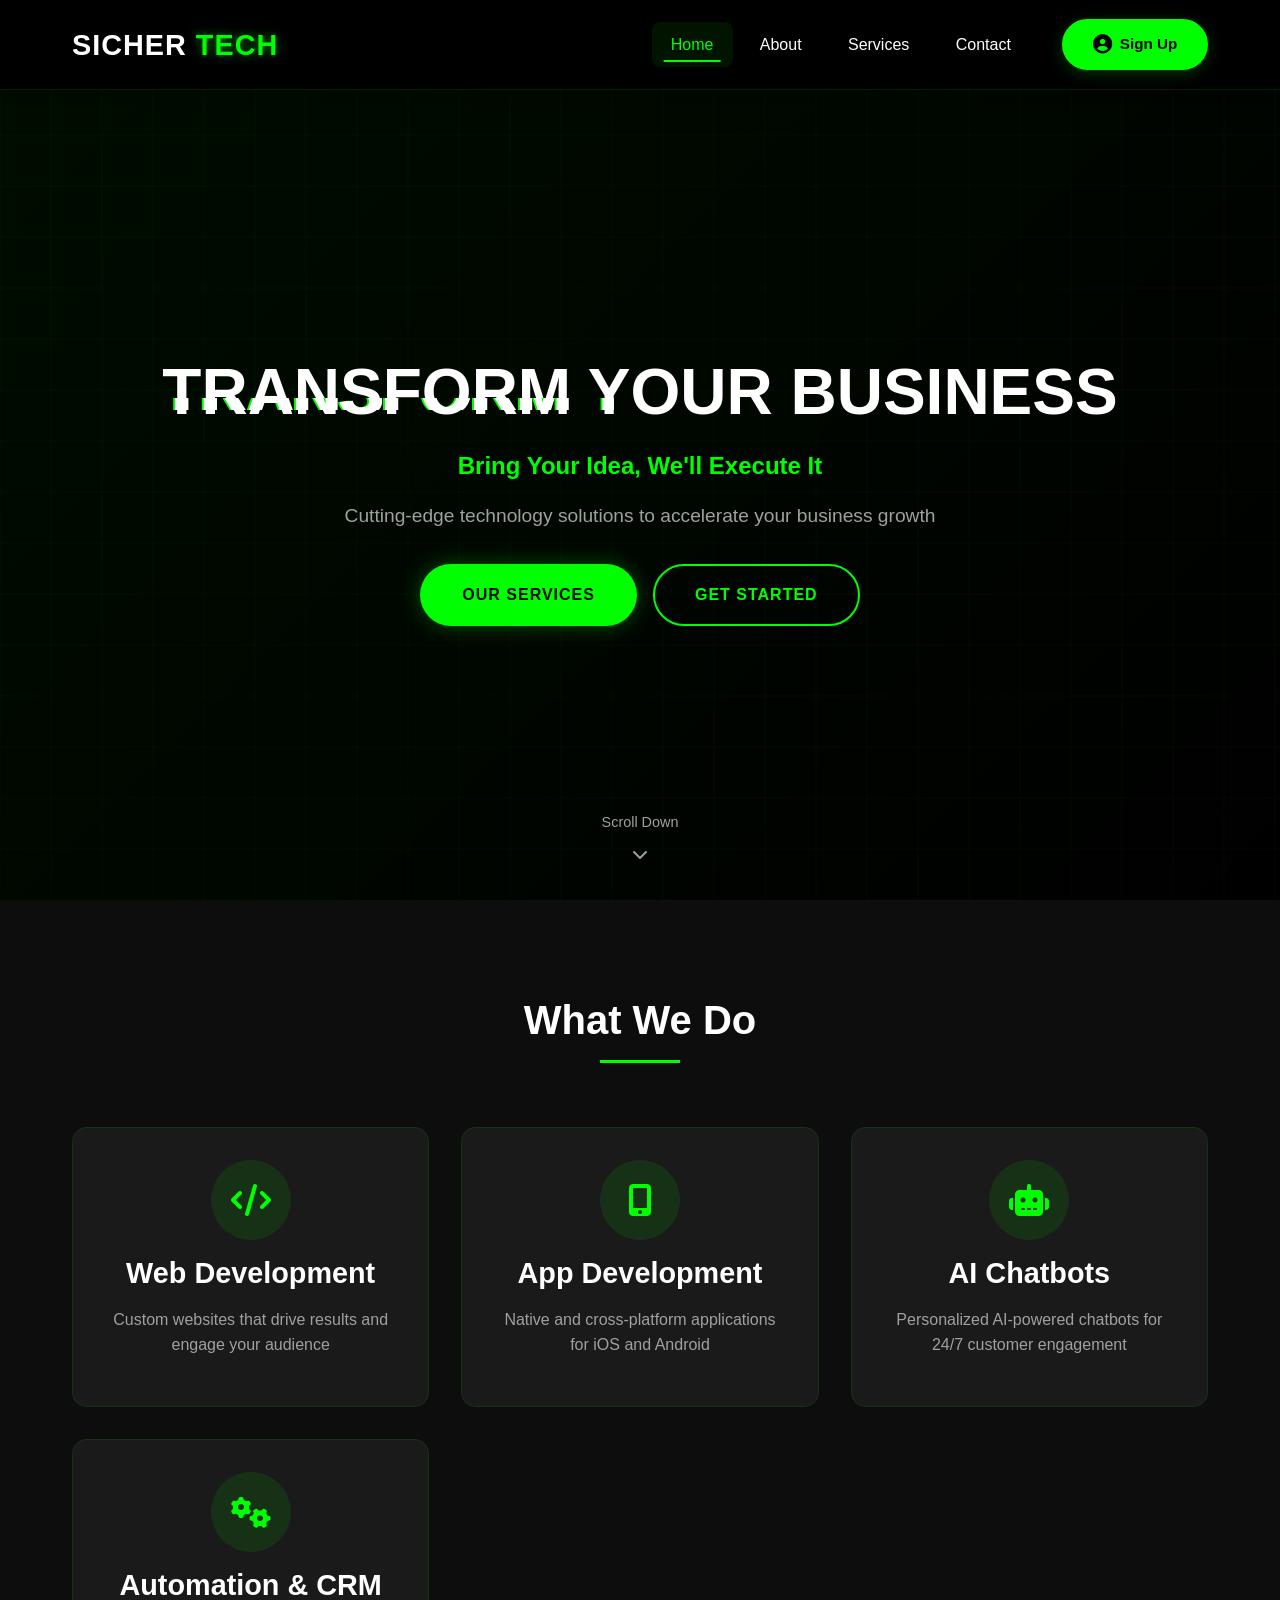
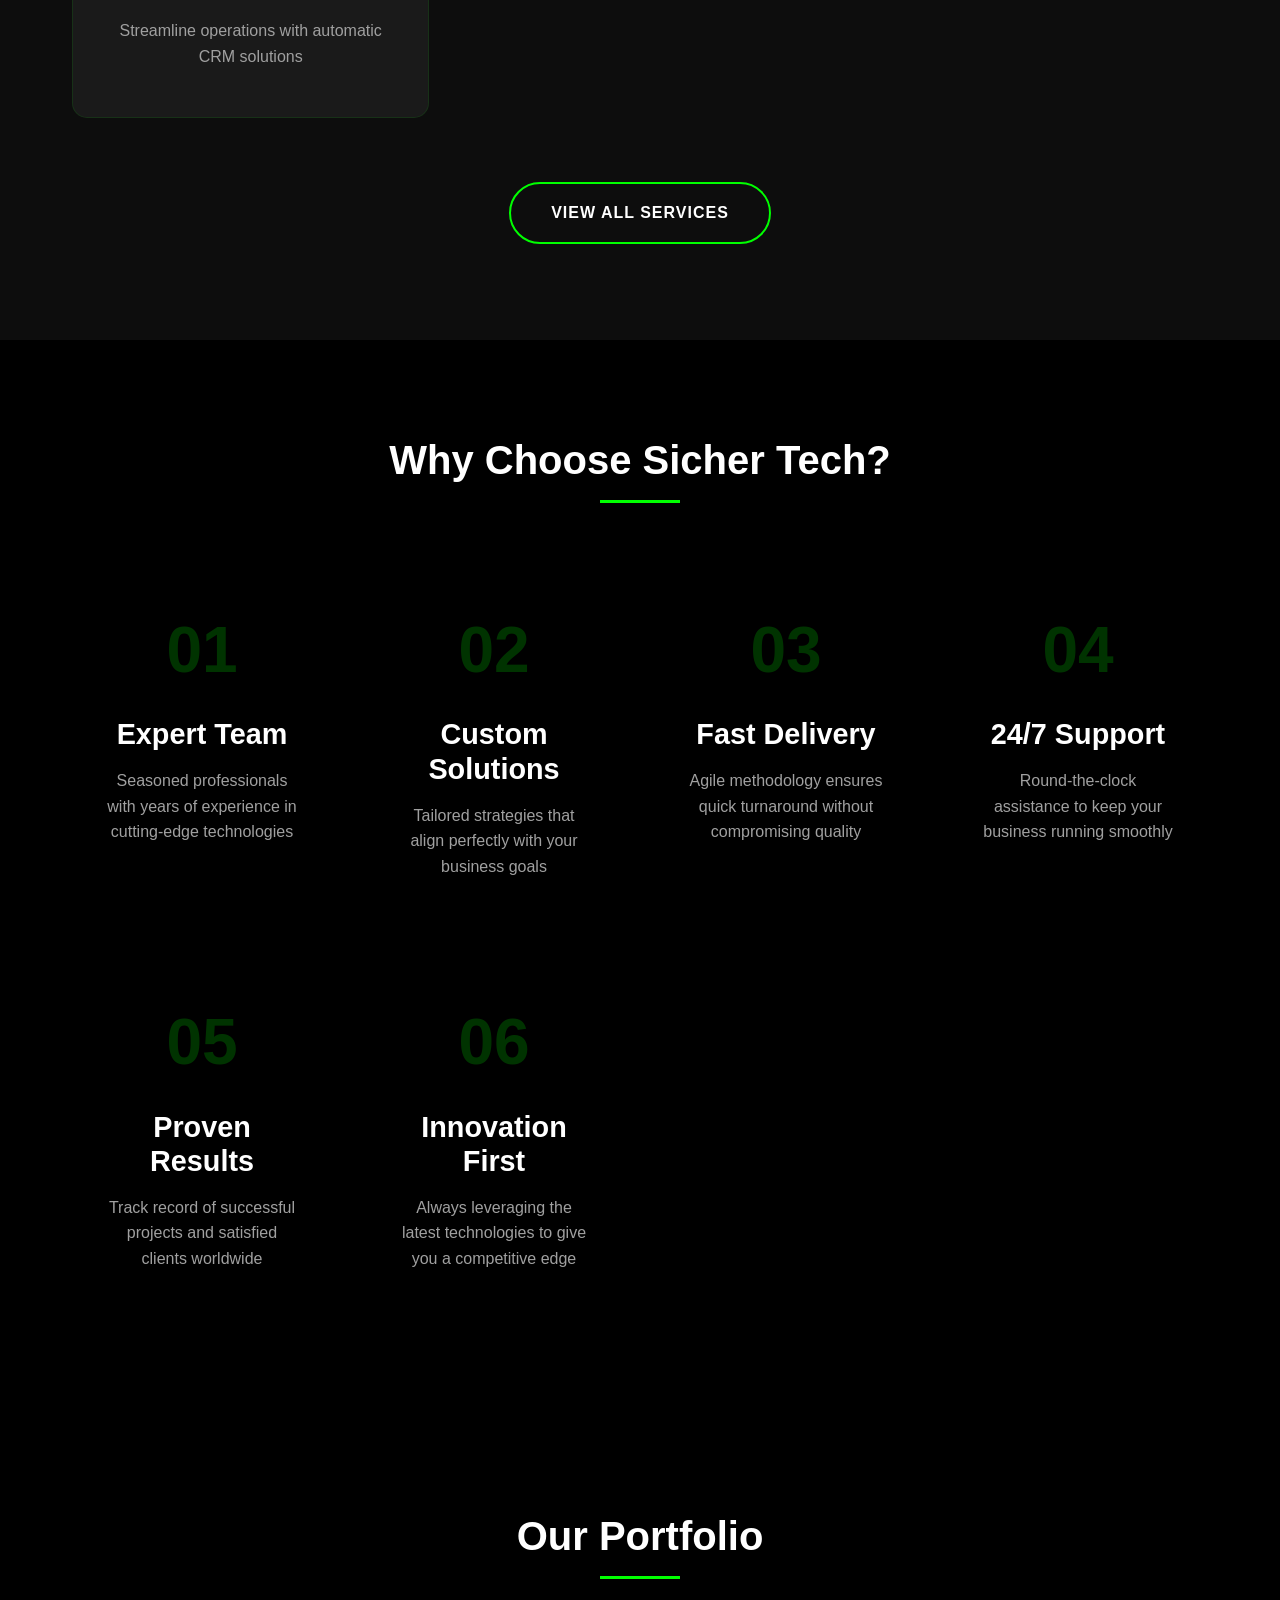
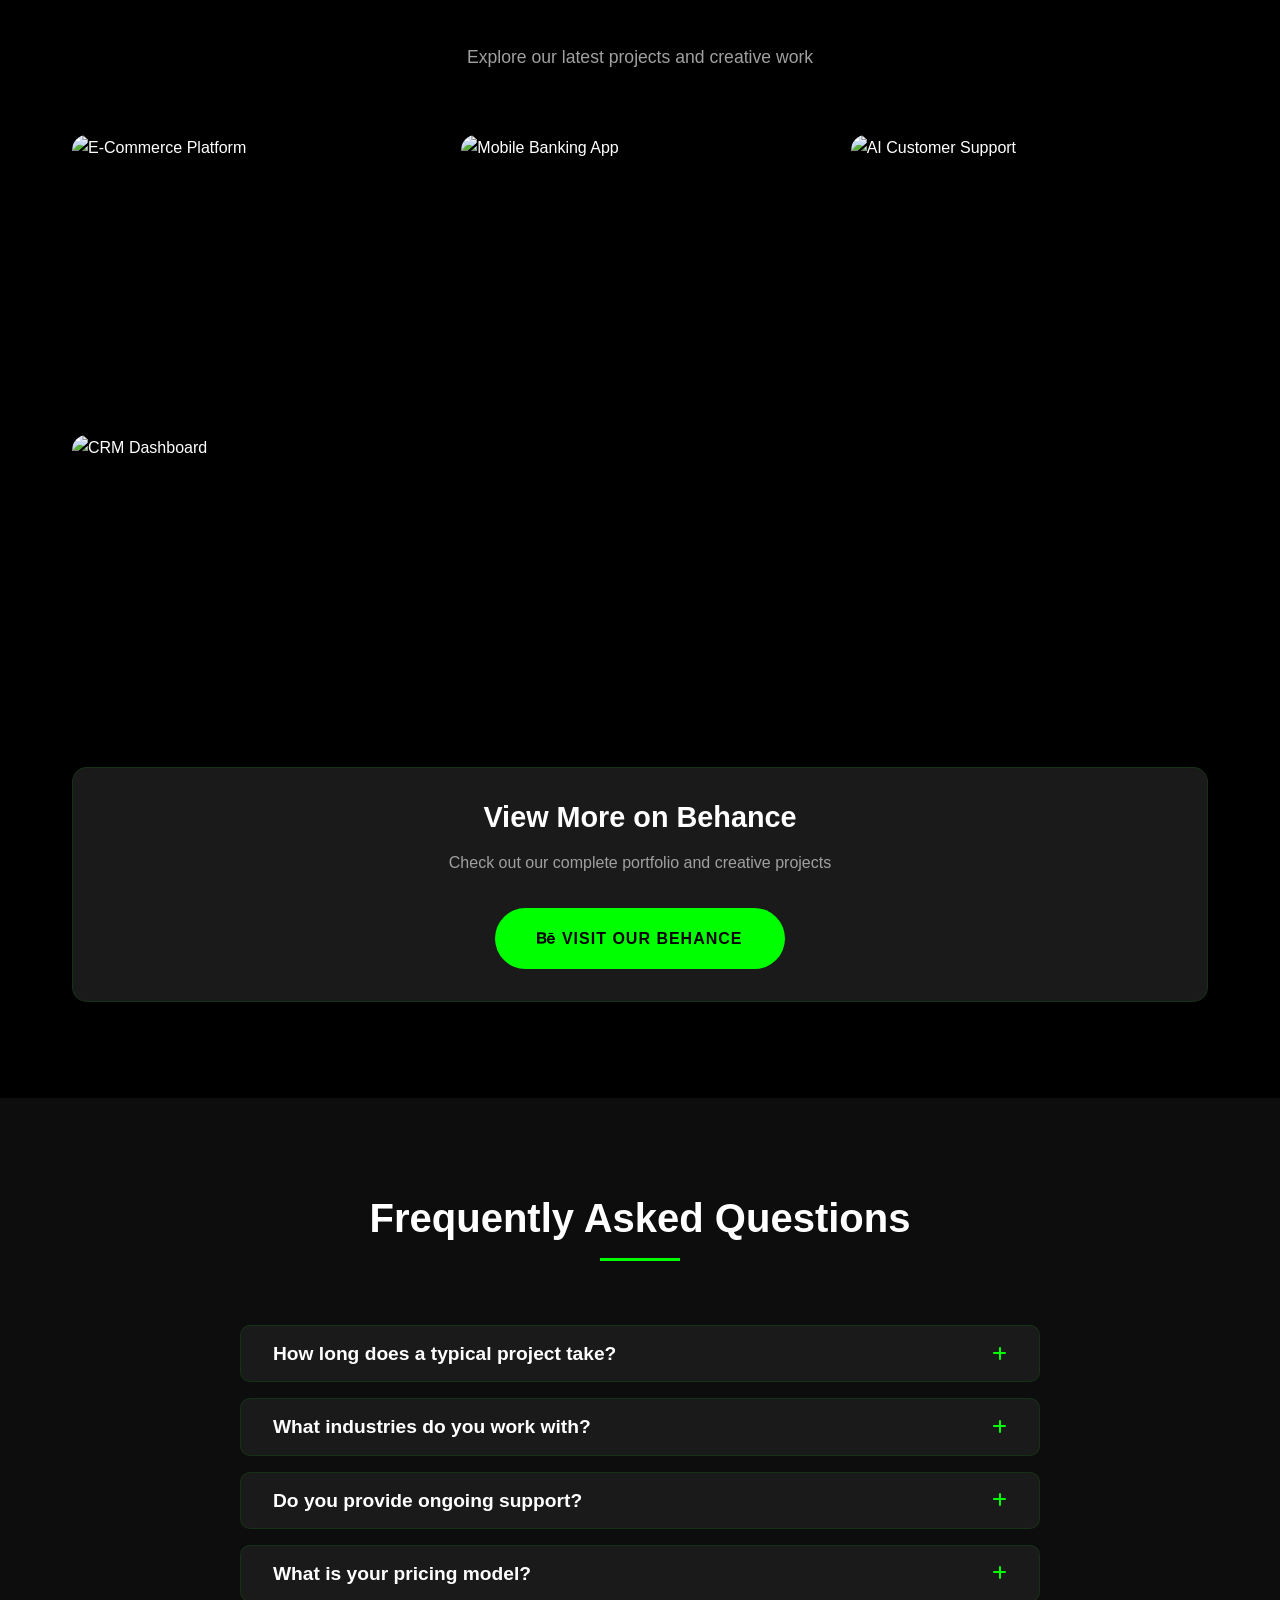
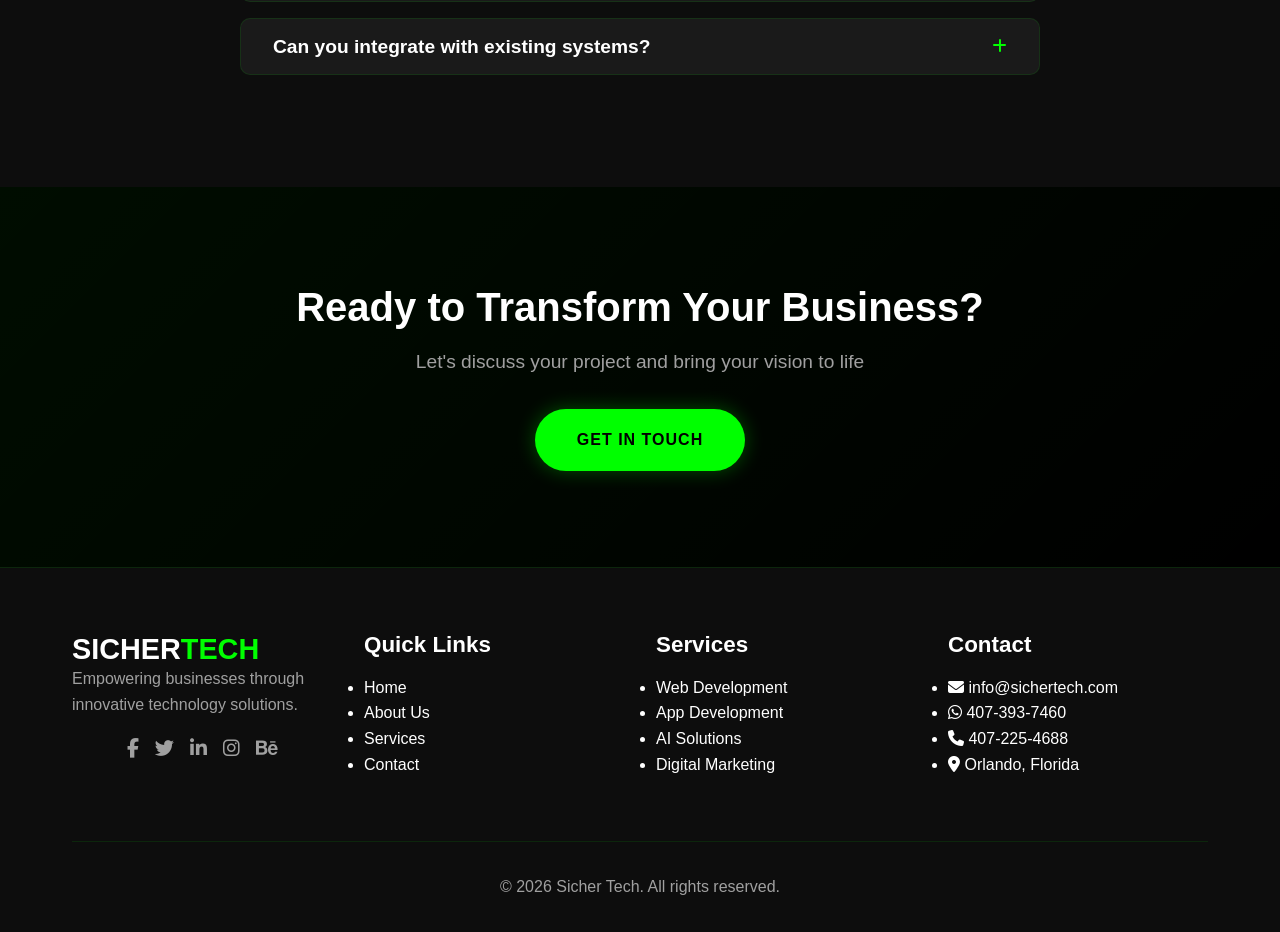
==== index.html @ ad932a04 "Initial commit - Sicher Tech Portfolio" ====
<!DOCTYPE html>
<html lang="en">
<head>
    <meta charset="UTF-8">
    <meta name="viewport" content="width=device-width, initial-scale=1.0">
    <title>Sicher Tech - Transform Your Business with Technology</title>
    <link rel="stylesheet" href="css/style.css">
    <link rel="stylesheet" href="https://cdnjs.cloudflare.com/ajax/libs/font-awesome/6.4.0/css/all.min.css">
</head>
<body>
    <!-- Overlay Menu Mobile -->
    <div class="menu-overlay"></div>

    <!-- Navigation -->
    <nav class="navbar">
        <div class="container">
            <div class="logo">
                <span class="logo-text">SICHER</span>
                <span class="logo-highlight">TECH</span>
            </div>
            <div class="nav-actions">
                <ul class="nav-menu">
                    <li><a href="index.html" class="active">Home</a></li>
                    <li><a href="about.html">About</a></li>
                    <li><a href="services.html">Services</a></li>
                    <li><a href="contact.html">Contact</a></li>
                </ul>
                <a href="signup.html" class="btn-signup">
                    <i class="fas fa-user-circle"></i>
                    <span>Sign Up</span>
                </a>
            </div>
            <div class="hamburger">
                <span></span>
                <span></span>
                <span></span>
            </div>
        </div>
    </nav>

    <!-- Hero Section -->
    <section class="hero">
        <div class="hero-background"></div>
        <div class="container">
            <div class="hero-content">
                <h1 class="glitch" data-text="TRANSFORM YOUR BUSINESS">TRANSFORM YOUR BUSINESS</h1>
                <p class="hero-subtitle">Bring Your Idea, We'll Execute It</p>
                <p class="hero-description">Cutting-edge technology solutions to accelerate your business growth</p>
                <div class="hero-buttons">
                    <a href="services.html" class="btn btn-primary">Our Services</a>
                    <a href="contact.html" class="btn btn-secondary">Get Started</a>
                </div>
            </div>
            <div class="hero-scroll">
                <span>Scroll Down</span>
                <i class="fas fa-chevron-down"></i>
            </div>
        </div>
    </section>

    <!-- Services Preview -->
    <section class="services-preview">
        <div class="container">
            <h2 class="section-title">What We Do</h2>
            <div class="services-grid">
                <div class="service-card">
                    <div class="service-icon">
                        <i class="fas fa-code"></i>
                    </div>
                    <h3>Web Development</h3>
                    <p>Custom websites that drive results and engage your audience</p>
                </div>
                <div class="service-card">
                    <div class="service-icon">
                        <i class="fas fa-mobile-alt"></i>
                    </div>
                    <h3>App Development</h3>
                    <p>Native and cross-platform applications for iOS and Android</p>
                </div>
                <div class="service-card">
                    <div class="service-icon">
                        <i class="fas fa-robot"></i>
                    </div>
                    <h3>AI Chatbots</h3>
                    <p>Personalized AI-powered chatbots for 24/7 customer engagement</p>
                </div>
                <div class="service-card">
                    <div class="service-icon">
                        <i class="fas fa-cogs"></i>
                    </div>
                    <h3>Automation & CRM</h3>
                    <p>Streamline operations with automatic CRM solutions</p>
                </div>
            </div>
            <div class="text-center">
                <a href="services.html" class="btn btn-outline">View All Services</a>
            </div>
        </div>
    </section>

    <!-- Why Choose Sicher Tech -->
    <section class="why-choose">
        <div class="container">
            <h2 class="section-title">Why Choose Sicher Tech?</h2>
            <div class="why-grid">
                <div class="why-item">
                    <div class="why-number">01</div>
                    <h3>Expert Team</h3>
                    <p>Seasoned professionals with years of experience in cutting-edge technologies</p>
                </div>
                <div class="why-item">
                    <div class="why-number">02</div>
                    <h3>Custom Solutions</h3>
                    <p>Tailored strategies that align perfectly with your business goals</p>
                </div>
                <div class="why-item">
                    <div class="why-number">03</div>
                    <h3>Fast Delivery</h3>
                    <p>Agile methodology ensures quick turnaround without compromising quality</p>
                </div>
                <div class="why-item">
                    <div class="why-number">04</div>
                    <h3>24/7 Support</h3>
                    <p>Round-the-clock assistance to keep your business running smoothly</p>
                </div>
                <div class="why-item">
                    <div class="why-number">05</div>
                    <h3>Proven Results</h3>
                    <p>Track record of successful projects and satisfied clients worldwide</p>
                </div>
                <div class="why-item">
                    <div class="why-number">06</div>
                    <h3>Innovation First</h3>
                    <p>Always leveraging the latest technologies to give you a competitive edge</p>
                </div>
            </div>
        </div>
    </section>

    <!-- Portfolio -->
    <section class="portfolio">
        <div class="container">
            <h2 class="section-title">Our Portfolio</h2>
            <p class="section-subtitle">Explore our latest projects and creative work</p>
            
            <div class="portfolio-grid">
                <div class="portfolio-item">
                    <img src="https://via.placeholder.com/400x300/000000/00ff00?text=E-Commerce+Platform" alt="E-Commerce Platform">
                    <div class="portfolio-overlay">
                        <h3>E-Commerce Platform</h3>
                        <p>Full-stack web development with AI recommendations</p>
                    </div>
                </div>
                <div class="portfolio-item">
                    <img src="https://via.placeholder.com/400x300/000000/00ff00?text=Mobile+Banking+App" alt="Mobile Banking App">
                    <div class="portfolio-overlay">
                        <h3>Mobile Banking App</h3>
                        <p>Secure iOS & Android application</p>
                    </div>
                </div>
                <div class="portfolio-item">
                    <img src="https://via.placeholder.com/400x300/000000/00ff00?text=AI+Customer+Support" alt="AI Customer Support">
                    <div class="portfolio-overlay">
                        <h3>AI Customer Support</h3>
                        <p>Intelligent chatbot with WhatsApp integration</p>
                    </div>
                </div>
                <div class="portfolio-item">
                    <img src="https://via.placeholder.com/400x300/000000/00ff00?text=CRM+Dashboard" alt="CRM Dashboard">
                    <div class="portfolio-overlay">
                        <h3>CRM Dashboard</h3>
                        <p>Automated customer relationship management</p>
                    </div>
                </div>
            </div>

            <div class="behance-integration">
                <h3>View More on Behance</h3>
                <p>Check out our complete portfolio and creative projects</p>
                <a href="https://www.behance.net/" target="_blank" class="btn btn-behance">
                    <i class="fab fa-behance"></i> Visit Our Behance
                </a>
            </div>
        </div>
    </section>

    <!-- FAQ -->
    <section class="faq">
        <div class="container">
            <h2 class="section-title">Frequently Asked Questions</h2>
            <div class="faq-container">
                <div class="faq-item">
                    <div class="faq-question">
                        <h3>How long does a typical project take?</h3>
                        <i class="fas fa-plus"></i>
                    </div>
                    <div class="faq-answer">
                        <p>Project timelines vary based on complexity. A basic website takes 2-4 weeks, while complex applications may take 2-6 months. We'll provide a detailed timeline during our initial consultation.</p>
                    </div>
                </div>
                <div class="faq-item">
                    <div class="faq-question">
                        <h3>What industries do you work with?</h3>
                        <i class="fas fa-plus"></i>
                    </div>
                    <div class="faq-answer">
                        <p>We work with businesses across all industries including e-commerce, healthcare, finance, education, and more. Our solutions are tailored to your specific industry needs.</p>
                    </div>
                </div>
                <div class="faq-item">
                    <div class="faq-question">
                        <h3>Do you provide ongoing support?</h3>
                        <i class="fas fa-plus"></i>
                    </div>
                    <div class="faq-answer">
                        <p>Yes! We offer 24/7 support and maintenance packages to ensure your systems run smoothly. Our team is always available to help with updates, troubleshooting, and enhancements.</p>
                    </div>
                </div>
                <div class="faq-item">
                    <div class="faq-question">
                        <h3>What is your pricing model?</h3>
                        <i class="fas fa-plus"></i>
                    </div>
                    <div class="faq-answer">
                        <p>We offer flexible pricing based on project scope, including fixed-price projects, hourly rates, and monthly retainers. Contact us for a custom quote tailored to your needs.</p>
                    </div>
                </div>
                <div class="faq-item">
                    <div class="faq-question">
                        <h3>Can you integrate with existing systems?</h3>
                        <i class="fas fa-plus"></i>
                    </div>
                    <div class="faq-answer">
                        <p>Absolutely! We specialize in seamless integrations with existing platforms, CRMs, payment gateways, and third-party APIs including WhatsApp, Google Business, and more.</p>
                    </div>
                </div>
            </div>
        </div>
    </section>

    <!-- CTA Section -->
    <section class="cta">
        <div class="container">
            <h2>Ready to Transform Your Business?</h2>
            <p>Let's discuss your project and bring your vision to life</p>
            <a href="contact.html" class="btn btn-primary">Get In Touch</a>
        </div>
    </section>

    <!-- Footer -->
    <footer class="footer">
        <div class="container">
            <div class="footer-content">
                <div class="footer-col">
                    <h3>SICHER<span>TECH</span></h3>
                    <p>Empowering businesses through innovative technology solutions.</p>
                    <div class="social-links">
                        <a href="#"><i class="fab fa-facebook-f"></i></a>
                        <a href="#"><i class="fab fa-twitter"></i></a>
                        <a href="#"><i class="fab fa-linkedin-in"></i></a>
                        <a href="#"><i class="fab fa-instagram"></i></a>
                        <a href="https://www.behance.net/" target="_blank"><i class="fab fa-behance"></i></a>
                    </div>
                </div>
                <div class="footer-col">
                    <h4>Quick Links</h4>
                    <ul>
                        <li><a href="index.html">Home</a></li>
                        <li><a href="about.html">About Us</a></li>
                        <li><a href="services.html">Services</a></li>
                        <li><a href="contact.html">Contact</a></li>
                    </ul>
                </div>
                <div class="footer-col">
                    <h4>Services</h4>
                    <ul>
                        <li><a href="services.html">Web Development</a></li>
                        <li><a href="services.html">App Development</a></li>
                        <li><a href="services.html">AI Solutions</a></li>
                        <li><a href="services.html">Digital Marketing</a></li>
                    </ul>
                </div>
                <div class="footer-col">
                    <h4>Contact</h4>
                    <ul>
                        <li><i class="fas fa-envelope"></i> info@sichertech.com</li>
                        <li><i class="fab fa-whatsapp"></i> 407-393-7460</li>
                        <li><i class="fas fa-phone"></i> 407-225-4688</li>
                        <li><i class="fas fa-map-marker-alt"></i> Orlando, Florida</li>
                    </ul>
                </div>
            </div>
            <div class="footer-bottom">
                <p>&copy; 2026 Sicher Tech. All rights reserved.</p>
            </div>
        </div>
    </footer>

    <script src="js/main.js"></script>
</body>
</html>
---- css/style.css ----
/* ==========================================
   SICHER TECH - PORTFOLIO STYLES
   Modern, Professional Design with Animations
   ========================================== */

/* ==========================================
   VARIABLES & RESET
   ========================================== */
:root {
    /* Colors */
    --primary-color: #00ff00;
    --secondary-color: #0a0a0a;
    --accent-color: #00cc00;
    --text-color: #ffffff;
    --text-muted: #a0a0a0;
    --bg-dark: #000000;
    --bg-section: #0d0d0d;
    --card-bg: #1a1a1a;
    
    /* Spacing */
    --spacing-xs: 0.5rem;
    --spacing-sm: 1rem;
    --spacing-md: 2rem;
    --spacing-lg: 4rem;
    --spacing-xl: 6rem;
    
    /* Typography */
    --font-primary: 'Segoe UI', Tahoma, Geneva, Verdana, sans-serif;
    --font-heading: 'Helvetica Neue', Arial, sans-serif;
    
    /* Effects */
    --transition: all 0.3s ease;
    --shadow: 0 10px 30px rgba(0, 255, 0, 0.1);
}

* {
    margin: 0;
    padding: 0;
    box-sizing: border-box;
}

html {
    scroll-behavior: smooth;
}

body {
    font-family: var(--font-primary);
    background-color: var(--bg-dark);
    color: var(--text-color);
    line-height: 1.6;
    overflow-x: hidden;
}

/* ==========================================
   TYPOGRAPHY
   ========================================== */
h1, h2, h3, h4, h5, h6 {
    font-family: var(--font-heading);
    font-weight: 700;
    line-height: 1.2;
}

h1 { font-size: 3.5rem; }
h2 { font-size: 2.5rem; }
h3 { font-size: 1.8rem; }
h4 { font-size: 1.4rem; }

p {
    margin-bottom: 1rem;
    color: var(--text-muted);
}

a {
    text-decoration: none;
    color: inherit;
    transition: var(--transition);
}

/* ==========================================
   UTILITY CLASSES
   ========================================== */
.container {
    max-width: 1200px;
    margin: 0 auto;
    padding: 0 var(--spacing-md);
}

.text-center {
    text-align: center;
}

.section-title {
    font-size: 2.5rem;
    text-align: center;
    margin-bottom: var(--spacing-lg);
    position: relative;
    color: var(--text-color);
}

.section-title::after {
    content: '';
    display: block;
    width: 80px;
    height: 3px;
    background: var(--primary-color);
    margin: var(--spacing-sm) auto 0;
}

/* ==========================================
   NAVIGATION - PROFESSIONNEL & STICKY
   ========================================== */
.navbar {
    position: fixed;
    top: 0;
    left: 0;
    right: 0;
    width: 100%;
    background: rgba(0, 0, 0, 0.98);
    backdrop-filter: blur(15px);
    -webkit-backdrop-filter: blur(15px);
    padding: 1.2rem 0;
    z-index: 9999;
    border-bottom: 1px solid rgba(0, 255, 0, 0.15);
    transition: all 0.4s cubic-bezier(0.4, 0, 0.2, 1);
    box-shadow: 0 2px 10px rgba(0, 0, 0, 0.3);
}

/* Effet au scroll */
.navbar.scrolled {
    padding: 0.8rem 0;
    background: rgba(0, 0, 0, 0.99);
    box-shadow: 0 4px 20px rgba(0, 255, 0, 0.15);
}

.navbar .container {
    display: flex;
    justify-content: space-between;
    align-items: center;
}

/* Logo - Aligné à gauche */
.logo {
    font-size: 1.8rem;
    font-weight: 800;
    letter-spacing: 1px;
    transition: var(--transition);
    cursor: pointer;
    user-select: none;
}

.logo:hover {
    transform: scale(1.05);
}

.logo-text {
    color: var(--text-color);
}

.logo-highlight {
    color: var(--primary-color);
    text-shadow: 0 0 10px rgba(0, 255, 0, 0.5);
}

/* Navigation Actions - Alignée à droite */
.nav-actions {
    display: flex;
    align-items: center;
    gap: 2rem;
}

.nav-menu {
    display: flex;
    list-style: none;
    gap: 0.5rem;
    margin: 0;
    padding: 0;
}

.nav-menu li {
    position: relative;
}

.nav-menu a {
    color: var(--text-color);
    font-weight: 500;
    font-size: 1rem;
    padding: 0.6rem 1.2rem;
    border-radius: 8px;
    transition: all 0.3s ease;
    position: relative;
    display: block;
}

.nav-menu a::before {
    content: '';
    position: absolute;
    bottom: 5px;
    left: 50%;
    width: 0;
    height: 2px;
    background: var(--primary-color);
    transition: all 0.3s cubic-bezier(0.4, 0, 0.2, 1);
    transform: translateX(-50%);
}

.nav-menu a:hover {
    color: var(--primary-color);
    background: rgba(0, 255, 0, 0.05);
}

.nav-menu a:hover::before,
.nav-menu a.active::before {
    width: 70%;
}

.nav-menu a.active {
    color: var(--primary-color);
    background: rgba(0, 255, 0, 0.08);
}

/* Bouton Sign Up */
.btn-signup {
    display: flex;
    align-items: center;
    gap: 0.5rem;
    padding: 0.7rem 1.8rem;
    background: var(--primary-color);
    color: var(--bg-dark);
    border-radius: 50px;
    font-weight: 600;
    font-size: 0.95rem;
    transition: all 0.3s cubic-bezier(0.4, 0, 0.2, 1);
    border: 2px solid var(--primary-color);
    box-shadow: 0 4px 15px rgba(0, 255, 0, 0.2);
}

.btn-signup:hover {
    background: transparent;
    color: var(--primary-color);
    transform: translateY(-3px);
    box-shadow: 0 8px 25px rgba(0, 255, 0, 0.4);
}

.btn-signup:active {
    transform: translateY(-1px);
    box-shadow: 0 4px 15px rgba(0, 255, 0, 0.3);
}

.btn-signup i {
    font-size: 1.2rem;
}

/* Menu Hamburger - Aligné à droite */
.hamburger {
    display: none;
    flex-direction: column;
    cursor: pointer;
    gap: 6px;
    padding: 0.5rem;
    background: rgba(0, 255, 0, 0.05);
    border-radius: 8px;
    transition: all 0.3s ease;
    z-index: 10001;
}

.hamburger:hover {
    background: rgba(0, 255, 0, 0.1);
}

.hamburger span {
    width: 28px;
    height: 3px;
    background: var(--primary-color);
    border-radius: 2px;
    transition: all 0.4s cubic-bezier(0.68, -0.55, 0.265, 1.55);
    box-shadow: 0 1px 3px rgba(0, 255, 0, 0.3);
}

/* Animation Hamburger Active */
.hamburger.active span:nth-child(1) {
    transform: rotate(45deg) translate(9px, 9px);
}

.hamburger.active span:nth-child(2) {
    opacity: 0;
    transform: translateX(-20px);
}

.hamburger.active span:nth-child(3) {
    transform: rotate(-45deg) translate(9px, -9px);
}

/* Overlay pour menu mobile */
.menu-overlay {
    position: fixed;
    top: 0;
    left: 0;
    width: 100%;
    height: 100vh;
    background: rgba(0, 0, 0, 0.8);
    backdrop-filter: blur(5px);
    z-index: 9997;
    opacity: 0;
    visibility: hidden;
    transition: all 0.4s ease;
}

.menu-overlay.active {
    opacity: 1;
    visibility: visible;
}

/* ==========================================
   HERO SECTION
   ========================================== */
.hero {
    position: relative;
    min-height: 100vh;
    display: flex;
    align-items: center;
    justify-content: center;
    padding-top: 80px;
    overflow: hidden;
}

.hero-background {
    position: absolute;
    top: 0;
    left: 0;
    right: 0;
    bottom: 0;
    background: 
        linear-gradient(135deg, rgba(0, 255, 0, 0.05) 0%, rgba(0, 0, 0, 0) 100%),
        repeating-linear-gradient(90deg, rgba(0, 255, 0, 0.03) 0px, transparent 1px, transparent 50px, rgba(0, 255, 0, 0.03) 51px),
        repeating-linear-gradient(0deg, rgba(0, 255, 0, 0.03) 0px, transparent 1px, transparent 50px, rgba(0, 255, 0, 0.03) 51px);
    animation: backgroundMove 20s linear infinite;
}

@keyframes backgroundMove {
    0% { transform: translate(0, 0); }
    100% { transform: translate(50px, 50px); }
}

.hero-content {
    text-align: center;
    z-index: 1;
    animation: fadeInUp 1s ease;
}

.hero h1 {
    font-size: 4rem;
    margin-bottom: var(--spacing-sm);
    color: var(--text-color);
}

.hero-subtitle {
    font-size: 1.5rem;
    color: var(--primary-color);
    margin-bottom: var(--spacing-sm);
    font-weight: 600;
}

.hero-description {
    font-size: 1.2rem;
    color: var(--text-muted);
    margin-bottom: var(--spacing-md);
    max-width: 600px;
    margin-left: auto;
    margin-right: auto;
}

.hero-buttons {
    display: flex;
    gap: var(--spacing-sm);
    justify-content: center;
    flex-wrap: wrap;
}

.hero-scroll {
    position: absolute;
    bottom: 2rem;
    left: 50%;
    transform: translateX(-50%);
    text-align: center;
    animation: bounce 2s infinite;
    color: var(--text-muted);
}

.hero-scroll span {
    display: block;
    font-size: 0.9rem;
    margin-bottom: 0.5rem;
}

@keyframes bounce {
    0%, 20%, 50%, 80%, 100% { transform: translateX(-50%) translateY(0); }
    40% { transform: translateX(-50%) translateY(-10px); }
    60% { transform: translateX(-50%) translateY(-5px); }
}

/* ==========================================
   BUTTONS
   ========================================== */
.btn {
    display: inline-block;
    padding: 1rem 2.5rem;
    font-weight: 600;
    border-radius: 50px;
    transition: var(--transition);
    cursor: pointer;
    border: 2px solid transparent;
    font-size: 1rem;
    text-transform: uppercase;
    letter-spacing: 1px;
}

.btn-primary {
    background: var(--primary-color);
    color: var(--bg-dark);
    box-shadow: 0 0 20px rgba(0, 255, 0, 0.3);
}

.btn-primary:hover {
    background: var(--accent-color);
    transform: translateY(-3px);
    box-shadow: 0 0 30px rgba(0, 255, 0, 0.5);
}

.btn-secondary {
    background: transparent;
    color: var(--primary-color);
    border: 2px solid var(--primary-color);
}

.btn-secondary:hover {
    background: var(--primary-color);
    color: var(--bg-dark);
    transform: translateY(-3px);
}

.btn-outline {
    background: transparent;
    color: var(--text-color);
    border: 2px solid var(--primary-color);
}

.btn-outline:hover {
    background: var(--primary-color);
    color: var(--bg-dark);
    transform: translateY(-3px);
}

/* ==========================================
   GLITCH EFFECT
   ========================================== */
.glitch {
    position: relative;
    animation: glitch-skew 1s infinite;
}

.glitch::before,
.glitch::after {
    content: attr(data-text);
    position: absolute;
    top: 0;
    left: 0;
    width: 100%;
    height: 100%;
}

.glitch::before {
    left: 2px;
    text-shadow: -2px 0 var(--primary-color);
    clip: rect(44px, 450px, 56px, 0);
    animation: glitch-anim 5s infinite linear alternate-reverse;
}

.glitch::after {
    left: -2px;
    text-shadow: -2px 0 var(--primary-color);
    clip: rect(44px, 450px, 56px, 0);
    animation: glitch-anim2 5s infinite linear alternate-reverse;
}

@keyframes glitch-anim {
    0% { clip: rect(31px, 9999px, 94px, 0); }
    20% { clip: rect(70px, 9999px, 71px, 0); }
    40% { clip: rect(65px, 9999px, 15px, 0); }
    60% { clip: rect(40px, 9999px, 68px, 0); }
    80% { clip: rect(2px, 9999px, 100px, 0); }
    100% { clip: rect(80px, 9999px, 20px, 0); }
}

@keyframes glitch-anim2 {
    0% { clip: rect(65px, 9999px, 99px, 0); }
    20% { clip: rect(5px, 9999px, 90px, 0); }
    40% { clip: rect(90px, 9999px, 30px, 0); }
    60% { clip: rect(15px, 9999px, 80px, 0); }
    80% { clip: rect(50px, 9999px, 10px, 0); }
    100% { clip: rect(10px, 9999px, 85px, 0); }
}

@keyframes glitch-skew {
    0% { transform: skew(0deg); }
    98% { transform: skew(0deg); }
    99% { transform: skew(2deg); }
    100% { transform: skew(0deg); }
}

/* ==========================================
   SERVICES
   ========================================== */
.services-preview,
.services-detailed {
    padding: var(--spacing-xl) 0;
    background: var(--bg-section);
}

.services-grid {
    display: grid;
    grid-template-columns: repeat(auto-fit, minmax(280px, 1fr));
    gap: var(--spacing-md);
    margin-bottom: var(--spacing-lg);
}

.service-card {
    background: var(--card-bg);
    padding: var(--spacing-md);
    border-radius: 15px;
    text-align: center;
    transition: var(--transition);
    border: 1px solid rgba(0, 255, 0, 0.1);
    position: relative;
    overflow: hidden;
}

.service-card::before {
    content: '';
    position: absolute;
    top: 0;
    left: -100%;
    width: 100%;
    height: 100%;
    background: linear-gradient(90deg, transparent, rgba(0, 255, 0, 0.1), transparent);
    transition: var(--transition);
}

.service-card:hover::before {
    left: 100%;
}

.service-card:hover {
    transform: translateY(-10px);
    border-color: var(--primary-color);
    box-shadow: var(--shadow);
}

.service-icon {
    width: 80px;
    height: 80px;
    margin: 0 auto var(--spacing-sm);
    background: rgba(0, 255, 0, 0.1);
    border-radius: 50%;
    display: flex;
    align-items: center;
    justify-content: center;
    font-size: 2rem;
    color: var(--primary-color);
    transition: var(--transition);
}

.service-card:hover .service-icon {
    background: var(--primary-color);
    color: var(--bg-dark);
    transform: scale(1.1) rotate(10deg);
}

.service-card h3 {
    color: var(--text-color);
    margin-bottom: var(--spacing-sm);
}

/* ==========================================
   SERVICE DETAILS (Services Page)
   ========================================== */
.service-detail {
    display: grid;
    grid-template-columns: 1fr 1fr;
    gap: var(--spacing-lg);
    align-items: center;
    margin-bottom: var(--spacing-xl);
    padding: var(--spacing-md);
}

.service-detail.reverse {
    direction: rtl;
}

.service-detail.reverse .service-detail-content {
    direction: ltr;
}

.service-badge {
    display: inline-block;
    background: var(--primary-color);
    color: var(--bg-dark);
    padding: 0.5rem 1.5rem;
    border-radius: 50px;
    font-weight: 700;
    font-size: 1.2rem;
    margin-bottom: var(--spacing-sm);
}

.service-detail h2 {
    color: var(--text-color);
    margin-bottom: var(--spacing-sm);
}

.service-features {
    list-style: none;
    margin-top: var(--spacing-sm);
}

.service-features li {
    padding: 0.5rem 0;
    color: var(--text-muted);
    display: flex;
    align-items: center;
    gap: 1rem;
}

.service-features i {
    color: var(--primary-color);
}

.service-detail-icon {
    font-size: 15rem;
    color: rgba(0, 255, 0, 0.1);
    text-align: center;
    animation: float 3s ease-in-out infinite;
}

@keyframes float {
    0%, 100% { transform: translateY(0); }
    50% { transform: translateY(-20px); }
}

/* ==========================================
   WHY CHOOSE SECTION
   ========================================== */
.why-choose {
    padding: var(--spacing-xl) 0;
}

.why-grid {
    display: grid;
    grid-template-columns: repeat(auto-fit, minmax(250px, 1fr));
    gap: var(--spacing-md);
}

.why-item {
    text-align: center;
    padding: var(--spacing-md);
}

.why-number {
    font-size: 4rem;
    font-weight: 800;
    color: var(--primary-color);
    opacity: 0.2;
    margin-bottom: var(--spacing-sm);
}

.why-item h3 {
    color: var(--text-color);
    margin-bottom: var(--spacing-sm);
}

/* ==========================================
   PAGE HEADER
   ========================================== */
.page-header {
    padding: 150px 0 80px;
    text-align: center;
    background: linear-gradient(135deg, rgba(0, 255, 0, 0.05) 0%, rgba(0, 0, 0, 0) 100%);
    border-bottom: 1px solid rgba(0, 255, 0, 0.1);
}

.page-title {
    font-size: 3.5rem;
    color: var(--text-color);
    margin-bottom: var(--spacing-sm);
}

.page-subtitle {
    font-size: 1.3rem;
    color: var(--primary-color);
}

/* ==========================================
   ABOUT PAGE
   ========================================== */
.about-story,
.mission-vision,
.values,
.team {
    padding: var(--spacing-xl) 0;
}

.story-grid {
    display: grid;
    grid-template-columns: 1fr 1fr;
    gap: var(--spacing-lg);
    align-items: center;
}

.story-content h2 {
    color: var(--text-color);
    margin-bottom: var(--spacing-md);
}

.image-wrapper {
    border-radius: 15px;
    overflow: hidden;
    border: 2px solid rgba(0, 255, 0, 0.2);
    transition: var(--transition);
}

.image-wrapper:hover {
    border-color: var(--primary-color);
    transform: scale(1.02);
}

.image-wrapper img {
    width: 100%;
    height: auto;
    display: block;
}

.mv-grid {
    display: grid;
    grid-template-columns: repeat(auto-fit, minmax(300px, 1fr));
    gap: var(--spacing-md);
}

.mv-card {
    background: var(--card-bg);
    padding: var(--spacing-md);
    border-radius: 15px;
    border: 1px solid rgba(0, 255, 0, 0.1);
    transition: var(--transition);
}

.mv-card:hover {
    transform: translateY(-10px);
    border-color: var(--primary-color);
    box-shadow: var(--shadow);
}

.mv-icon {
    font-size: 3rem;
    color: var(--primary-color);
    margin-bottom: var(--spacing-sm);
}

.mv-card h3 {
    color: var(--text-color);
    margin-bottom: var(--spacing-sm);
}

.values-grid {
    display: grid;
    grid-template-columns: repeat(auto-fit, minmax(250px, 1fr));
    gap: var(--spacing-md);
}

.value-card {
    background: var(--card-bg);
    padding: var(--spacing-md);
    border-radius: 15px;
    text-align: center;
    border: 1px solid rgba(0, 255, 0, 0.1);
    transition: var(--transition);
}

.value-card:hover {
    transform: translateY(-10px);
    border-color: var(--primary-color);
    box-shadow: var(--shadow);
}

.value-icon {
    font-size: 2.5rem;
    color: var(--primary-color);
    margin-bottom: var(--spacing-sm);
}

.value-card h3 {
    color: var(--text-color);
    margin-bottom: var(--spacing-sm);
}

/* ==========================================
   TEAM SECTION
   ========================================== */
.team-grid {
    display: grid;
    grid-template-columns: repeat(auto-fit, minmax(250px, 1fr));
    gap: var(--spacing-md);
}

.team-member {
    background: var(--card-bg);
    border-radius: 15px;
    overflow: hidden;
    border: 1px solid rgba(0, 255, 0, 0.1);
    transition: var(--transition);
}

.team-member:hover {
    transform: translateY(-10px);
    border-color: var(--primary-color);
    box-shadow: var(--shadow);
}

.team-member-image {
    width: 100%;
    height: 300px;
    overflow: hidden;
}

.team-member-image img {
    width: 100%;
    height: 100%;
    object-fit: cover;
    transition: var(--transition);
}

.team-member:hover .team-member-image img {
    transform: scale(1.1);
}

.team-member-info {
    padding: var(--spacing-sm);
    text-align: center;
}

.team-member-info h3 {
    color: var(--text-color);
    margin-bottom: 0.5rem;
}

.team-member-role {
    color: var(--primary-color);
    font-size: 0.9rem;
    margin-bottom: var(--spacing-sm);
}

.social-links {
    display: flex;
    gap: 1rem;
    justify-content: center;
}

.social-links a {
    color: var(--text-muted);
    font-size: 1.2rem;
    transition: var(--transition);
}

.social-links a:hover {
    color: var(--primary-color);
    transform: translateY(-3px);
}

/* ==========================================
   STATS SECTION
   ========================================== */
.stats {
    padding: var(--spacing-xl) 0;
    background: var(--bg-section);
}

.stats-grid {
    display: grid;
    grid-template-columns: repeat(auto-fit, minmax(200px, 1fr));
    gap: var(--spacing-md);
}

.stat-item {
    text-align: center;
    padding: var(--spacing-md);
}

.stat-number {
    font-size: 3.5rem;
    font-weight: 800;
    color: var(--primary-color);
    display: block;
    margin-bottom: var(--spacing-sm);
}

.stat-label {
    color: var(--text-muted);
    font-size: 1.1rem;
}

/* ==========================================
   PORTFOLIO SECTION
   ========================================== */
.portfolio {
    padding: var(--spacing-xl) 0;
}

.section-subtitle {
    text-align: center;
    color: var(--text-muted);
    font-size: 1.1rem;
    margin-bottom: var(--spacing-lg);
}

.portfolio-grid {
    display: grid;
    grid-template-columns: repeat(auto-fit, minmax(300px, 1fr));
    gap: var(--spacing-md);
    margin-bottom: var(--spacing-lg);
}

.portfolio-item {
    position: relative;
    overflow: hidden;
    border-radius: 15px;
    cursor: pointer;
    aspect-ratio: 4/3;
}

.portfolio-item img {
    width: 100%;
    height: 100%;
    object-fit: cover;
    transition: var(--transition);
}

.portfolio-overlay {
    position: absolute;
    top: 0;
    left: 0;
    right: 0;
    bottom: 0;
    background: linear-gradient(135deg, rgba(0, 255, 0, 0.9) 0%, rgba(0, 0, 0, 0.9) 100%);
    display: flex;
    flex-direction: column;
    justify-content: center;
    align-items: center;
    padding: var(--spacing-md);
    opacity: 0;
    transition: var(--transition);
    text-align: center;
}

.portfolio-item:hover .portfolio-overlay {
    opacity: 1;
}

.portfolio-item:hover img {
    transform: scale(1.1);
}

.portfolio-overlay h3 {
    color: var(--bg-dark);
    margin-bottom: var(--spacing-sm);
}

.portfolio-overlay p {
    color: var(--bg-dark);
}

.behance-integration {
    text-align: center;
    padding: var(--spacing-md);
    background: var(--card-bg);
    border-radius: 15px;
    border: 1px solid rgba(0, 255, 0, 0.1);
}

.behance-integration h3 {
    color: var(--text-color);
    margin-bottom: var(--spacing-sm);
}

.btn-behance {
    background: var(--primary-color);
    color: var(--bg-dark);
    margin-top: var(--spacing-sm);
}

.btn-behance:hover {
    background: var(--accent-color);
    transform: translateY(-2px);
    box-shadow: 0 8px 25px rgba(0, 255, 0, 0.4);
}

/* ==========================================
   FAQ SECTION
   ========================================== */
.faq {
    padding: var(--spacing-xl) 0;
    background: var(--bg-section);
}

.faq-container {
    max-width: 800px;
    margin: 0 auto;
}

.faq-item {
    background: var(--card-bg);
    margin-bottom: var(--spacing-sm);
    border-radius: 10px;
    border: 1px solid rgba(0, 255, 0, 0.1);
    overflow: hidden;
    transition: var(--transition);
}

.faq-item:hover {
    border-color: var(--primary-color);
}

.faq-question {
    padding: var(--spacing-sm) var(--spacing-md);
    cursor: pointer;
    display: flex;
    justify-content: space-between;
    align-items: center;
    user-select: none;
}

.faq-question h3 {
    color: var(--text-color);
    font-size: 1.2rem;
    margin: 0;
}

.faq-question i {
    color: var(--primary-color);
    transition: var(--transition);
}

.faq-item.active .faq-question i {
    transform: rotate(45deg);
}

.faq-answer {
    max-height: 0;
    overflow: hidden;
    transition: max-height 0.3s ease;
}

.faq-item.active .faq-answer {
    max-height: 500px;
}

.faq-answer p {
    padding: 0 var(--spacing-md) var(--spacing-sm);
    margin: 0;
}

/* ==========================================
   FOOTER STYLES
   ========================================== */
.footer-col {
    margin-bottom: var(--spacing-md);
}

.footer-col h3 span {
    color: var(--primary-color);
}

.footer-col h4 {
    color: var(--text-color);
    margin-bottom: var(--spacing-sm);
}

/* ==========================================
   CONTACT PAGE
   ========================================== */
.contact-section {
    padding: var(--spacing-xl) 0;
}

.contact-grid {
    display: grid;
    grid-template-columns: 1fr 1.2fr;
    gap: var(--spacing-lg);
    align-items: start;
}

.contact-info h2 {
    color: var(--text-color);
    margin-bottom: var(--spacing-sm);
}

.contact-info > p {
    margin-bottom: var(--spacing-md);
}

.contact-methods {
    margin-bottom: var(--spacing-lg);
}

.contact-method {
    display: flex;
    gap: var(--spacing-sm);
    padding: var(--spacing-sm);
    margin-bottom: var(--spacing-sm);
    background: var(--card-bg);
    border-radius: 10px;
    border: 1px solid rgba(0, 255, 0, 0.1);
    transition: var(--transition);
}

.contact-method:hover {
    border-color: var(--primary-color);
    transform: translateX(10px);
}

.method-icon {
    width: 60px;
    height: 60px;
    background: rgba(0, 255, 0, 0.1);
    border-radius: 10px;
    display: flex;
    align-items: center;
    justify-content: center;
    font-size: 1.8rem;
    color: var(--primary-color);
    flex-shrink: 0;
}

.method-info h4 {
    color: var(--text-color);
    margin-bottom: 0.3rem;
}

.method-info a {
    color: var(--primary-color);
    font-weight: 600;
    font-size: 1.1rem;
    display: block;
    margin-bottom: 0.2rem;
}

.method-info a:hover {
    text-decoration: underline;
}

.method-info p {
    font-size: 0.9rem;
    margin: 0;
}

.business-hours {
    background: var(--card-bg);
    padding: var(--spacing-md);
    border-radius: 10px;
    border: 1px solid rgba(0, 255, 0, 0.1);
    margin-bottom: var(--spacing-md);
}

.business-hours h3 {
    color: var(--text-color);
    margin-bottom: var(--spacing-sm);
}

.hours-list {
    display: flex;
    flex-direction: column;
    gap: 0.8rem;
}

.hours-item {
    display: flex;
    justify-content: space-between;
    padding: 0.5rem 0;
    border-bottom: 1px solid rgba(0, 255, 0, 0.1);
}

.hours-item:last-child {
    border-bottom: none;
}

.hours-item span:first-child {
    color: var(--text-muted);
}

.hours-item span:last-child {
    color: var(--text-color);
    font-weight: 600;
}

.social-connect {
    background: var(--card-bg);
    padding: var(--spacing-md);
    border-radius: 10px;
    border: 1px solid rgba(0, 255, 0, 0.1);
}

.social-connect h3 {
    color: var(--text-color);
    margin-bottom: var(--spacing-sm);
}

.social-connect .social-links {
    display: flex;
    gap: 1rem;
}

.social-connect .social-links a {
    width: 45px;
    height: 45px;
    background: rgba(0, 255, 0, 0.1);
    border-radius: 50%;
    display: flex;
    align-items: center;
    justify-content: center;
    color: var(--primary-color);
    font-size: 1.2rem;
    transition: var(--transition);
}

.social-connect .social-links a:hover {
    background: var(--primary-color);
    color: var(--bg-dark);
    transform: translateY(-5px);
}

/* Contact Form */
.contact-form-wrapper {
    background: var(--card-bg);
    padding: var(--spacing-md);
    border-radius: 15px;
    border: 1px solid rgba(0, 255, 0, 0.1);
}

.form-header {
    margin-bottom: var(--spacing-md);
    text-align: center;
}

.form-header h2 {
    color: var(--text-color);
    margin-bottom: var(--spacing-sm);
}

.contact-form {
    display: flex;
    flex-direction: column;
    gap: var(--spacing-sm);
}

.form-row {
    display: grid;
    grid-template-columns: 1fr 1fr;
    gap: var(--spacing-sm);
}

.form-group {
    display: flex;
    flex-direction: column;
}

.form-group label {
    color: var(--text-color);
    margin-bottom: 0.5rem;
    font-weight: 500;
}

.form-group input,
.form-group select,
.form-group textarea {
    padding: 0.8rem 1rem;
    background: var(--bg-dark);
    border: 1px solid rgba(0, 255, 0, 0.2);
    border-radius: 8px;
    color: var(--text-color);
    font-family: inherit;
    font-size: 1rem;
    transition: var(--transition);
}

.form-group input:focus,
.form-group select:focus,
.form-group textarea:focus {
    outline: none;
    border-color: var(--primary-color);
    box-shadow: 0 0 10px rgba(0, 255, 0, 0.2);
}

.form-group textarea {
    resize: vertical;
    min-height: 120px;
}

.form-group select {
    cursor: pointer;
}

.checkbox-group {
    flex-direction: row;
    align-items: center;
    gap: 0.8rem;
}

.checkbox-group input[type="checkbox"] {
    width: 20px;
    height: 20px;
    cursor: pointer;
    accent-color: var(--primary-color);
}

.checkbox-group label {
    margin: 0;
    cursor: pointer;
    font-size: 0.95rem;
}

.btn-submit {
    margin-top: var(--spacing-sm);
    display: flex;
    align-items: center;
    justify-content: center;
    gap: 0.8rem;
    width: 100%;
}

.btn-submit:hover i {
    transform: translateX(5px);
}

/* Quick Contact Section */
.quick-contact {
    padding: var(--spacing-xl) 0;
    background: var(--bg-section);
}

.quick-contact-grid {
    display: grid;
    grid-template-columns: repeat(auto-fit, minmax(280px, 1fr));
    gap: var(--spacing-md);
}

.quick-contact-card {
    background: var(--card-bg);
    padding: var(--spacing-md);
    border-radius: 15px;
    text-align: center;
    border: 2px solid rgba(0, 255, 0, 0.1);
    transition: var(--transition);
    display: flex;
    flex-direction: column;
    align-items: center;
    gap: 1rem;
}

.quick-contact-card i {
    font-size: 3.5rem;
    color: var(--primary-color);
}

.quick-contact-card.whatsapp i {
    color: #25D366;
}

.quick-contact-card.phone i {
    color: var(--primary-color);
}

.quick-contact-card.email i {
    color: var(--primary-color);
}

.quick-contact-card h3 {
    color: var(--text-color);
    margin: 0;
}

.quick-contact-card p {
    color: var(--text-muted);
    margin: 0;
}

.quick-contact-number {
    color: var(--primary-color);
    font-weight: 700;
    font-size: 1.2rem;
}

.quick-contact-card:hover {
    transform: translateY(-10px);
    border-color: var(--primary-color);
    box-shadow: var(--shadow);
}

.quick-contact-card.whatsapp:hover {
    border-color: #25D366;
    box-shadow: 0 10px 30px rgba(37, 211, 102, 0.3);
}

.quick-contact-card.email:hover {
    border-color: var(--primary-color);
    box-shadow: 0 10px 30px rgba(0, 255, 0, 0.3);
}

/* Map Section */
.map-section {
    padding: var(--spacing-xl) 0;
}

.map-wrapper {
    border-radius: 15px;
    overflow: hidden;
    border: 2px solid rgba(0, 255, 0, 0.1);
}

.map-wrapper iframe {
    display: block;
    filter: grayscale(100%) invert(92%) contrast(83%);
}

/* ==========================================
   CTA SECTION
   ========================================== */
.cta {
    padding: var(--spacing-xl) 0;
    text-align: center;
    background: linear-gradient(135deg, rgba(0, 255, 0, 0.05) 0%, rgba(0, 0, 0, 0) 100%);
}

.cta h2 {
    color: var(--text-color);
    margin-bottom: var(--spacing-sm);
}

.cta p {
    font-size: 1.2rem;
    margin-bottom: var(--spacing-md);
    max-width: 600px;
    margin-left: auto;
    margin-right: auto;
}

/* ==========================================
   FOOTER
   ========================================== */
.footer {
    background: var(--bg-section);
    padding: var(--spacing-lg) 0 var(--spacing-sm);
    border-top: 1px solid rgba(0, 255, 0, 0.1);
}

.footer-content {
    display: grid;
    grid-template-columns: repeat(auto-fit, minmax(250px, 1fr));
    gap: var(--spacing-md);
    margin-bottom: var(--spacing-md);
}

.footer-section h3 {
    color: var(--text-color);
    margin-bottom: var(--spacing-sm);
}

.footer-section ul {
    list-style: none;
}

.footer-section ul li {
    margin-bottom: 0.5rem;
}

.footer-section a {
    color: var(--text-muted);
    transition: var(--transition);
}

.footer-section a:hover {
    color: var(--primary-color);
}

.footer-bottom {
    text-align: center;
    padding-top: var(--spacing-md);
    border-top: 1px solid rgba(0, 255, 0, 0.1);
    color: var(--text-muted);
}

/* ==========================================
   ANIMATIONS
   ========================================== */
@keyframes fadeInUp {
    from {
        opacity: 0;
        transform: translateY(30px);
    }
    to {
        opacity: 1;
        transform: translateY(0);
    }
}

.fade-in-up {
    animation: fadeInUp 0.8s ease;
}

/* ==========================================
   RESPONSIVE DESIGN - MOBILE FIRST
   ========================================== */
@media (max-width: 768px) {
    h1 { font-size: 2.5rem; }
    h2 { font-size: 2rem; }
    
    /* Optimisation animations mobile - Performance */
    .hero-background {
        animation: none; /* Désactive l'animation de grille */
        background: linear-gradient(135deg, rgba(0, 255, 0, 0.05) 0%, rgba(0, 0, 0, 0) 100%);
    }
    
    .glitch {
        animation: none !important; /* Désactive effet glitch */
    }
    
    .glitch::before,
    .glitch::after {
        display: none; /* Supprime les pseudo-éléments glitch */
    }
    
    .service-icon {
        animation: none; /* Désactive float sur icônes */
    }
    
    /* Navigation Mobile */
    .navbar {
        padding: 1rem 0;
    }
    
    .navbar .container {
        padding: 0 1rem;
    }
    
    .hamburger {
        display: flex;
        z-index: 10001;
    }
    
    .nav-actions {
        display: flex;
        align-items: center;
        gap: 1rem;
    }
    
    /* Sign Up Button Mobile - Icon only */
    .btn-signup {
        padding: 0.6rem;
        font-size: 0.9rem;
        width: 42px;
        height: 42px;
        justify-content: center;
        border-radius: 50%;
    }
    
    .btn-signup span {
        display: none;
    }
    
    .btn-signup i {
        font-size: 1.3rem;
        margin: 0;
    }
    
    /* Menu Mobile - Dropdown fluide */
    .nav-menu {
        position: fixed;
        left: 0;
        top: 75px;
        right: 0;
        flex-direction: column;
        background: linear-gradient(180deg, rgba(0, 0, 0, 0.98) 0%, rgba(0, 0, 0, 0.95) 100%);
        backdrop-filter: blur(20px);
        -webkit-backdrop-filter: blur(20px);
        width: 100%;
        max-height: 0;
        overflow: hidden;
        transition: max-height 0.5s cubic-bezier(0.4, 0, 0.2, 1), 
                    opacity 0.4s ease,
                    transform 0.5s cubic-bezier(0.4, 0, 0.2, 1);
        box-shadow: 0 15px 35px rgba(0, 0, 0, 0.5);
        padding: 0;
        z-index: 9998;
        opacity: 0;
        transform: translateY(-20px);
        border-bottom: 2px solid rgba(0, 255, 0, 0.2);
    }
    
    .nav-menu.active {
        max-height: 500px;
        opacity: 1;
        transform: translateY(0);
        padding: 1.5rem 0;
    }
    
    .nav-menu li {
        opacity: 0;
        transform: translateX(-30px);
        transition: all 0.4s cubic-bezier(0.4, 0, 0.2, 1);
    }
    
    .nav-menu.active li {
        opacity: 1;
        transform: translateX(0);
    }
    
    .nav-menu.active li:nth-child(1) { transition-delay: 0.1s; }
    .nav-menu.active li:nth-child(2) { transition-delay: 0.15s; }
    .nav-menu.active li:nth-child(3) { transition-delay: 0.2s; }
    .nav-menu.active li:nth-child(4) { transition-delay: 0.25s; }
    
    .nav-menu a {
        padding: 1rem 2rem;
        font-size: 1.1rem;
        border-radius: 0;
        border-left: 3px solid transparent;
        transition: all 0.3s ease;
    }
    
    .nav-menu a:hover,
    .nav-menu a.active {
        background: rgba(0, 255, 0, 0.1);
        border-left-color: var(--primary-color);
        padding-left: 2.5rem;
    }
    
    .nav-menu a::before {
        display: none;
    }
    
    .hero h1 {
        font-size: 2.5rem;
    }
    
    .hero-subtitle {
        font-size: 1.2rem;
    }
    
    .hero-buttons {
        flex-direction: column;
        align-items: center;
    }
    
    .services-grid {
        grid-template-columns: 1fr;
    }
    
    .story-grid {
        grid-template-columns: 1fr;
    }
    
    .service-detail {
        grid-template-columns: 1fr;
    }
    
    .service-detail-icon {
        font-size: 8rem;
    }
    
    .service-detail.reverse {
        direction: ltr;
    }
    
    .page-title {
        font-size: 2.5rem;
    }
    
    .page-subtitle {
        font-size: 1.1rem;
    }
    
    /* Contact Page Mobile */
    .contact-grid {
        grid-template-columns: 1fr;
    }
    
    .form-row {
        grid-template-columns: 1fr;
    }
    
    .contact-form-wrapper {
        order: 2;
    }
    
    .contact-info {
        order: 1;
    }
}

@media (max-width: 480px) {
    .container {
        padding: 0 1rem;
    }
    
    /* Optimisation animations petits écrans */
    .hero-scroll {
        animation: none; /* Désactive bounce sur petits écrans */
    }
    
    .fade-in-up {
        animation: none; /* Désactive fadeInUp pour performance */
        opacity: 1;
        transform: translateY(0);
    }
    
    .btn {
        padding: 0.8rem 2rem;
        font-size: 0.9rem;
    }
    
    .hero h1 {
        font-size: 2rem;
    }
    
    .section-title {
        font-size: 2rem;
    }
    
    .logo {
        font-size: 1.4rem;
    }
    
    .btn-signup {
        padding: 0.4rem 0.8rem;
    }
    
    .service-card,
    .value-card {
        padding: 1.5rem;
    }
    
    .contact-method {
        flex-direction: column;
        text-align: center;
    }
    
    .method-icon {
        margin: 0 auto;
    }
}

/* ==========================================
   ACCESSIBILITY
   ========================================== */
@media (prefers-reduced-motion: reduce) {
    *,
    *::before,
    *::after {
        animation-duration: 0.01ms !important;
        animation-iteration-count: 1 !important;
        transition-duration: 0.01ms !important;
    }
}

/* ==========================================
   PRINT STYLES
   ========================================== */
@media print {
    .navbar,
    .hero-scroll,
    .hamburger {
        display: none;
    }
    
    body {
        background: white;
        color: black;
    }
}
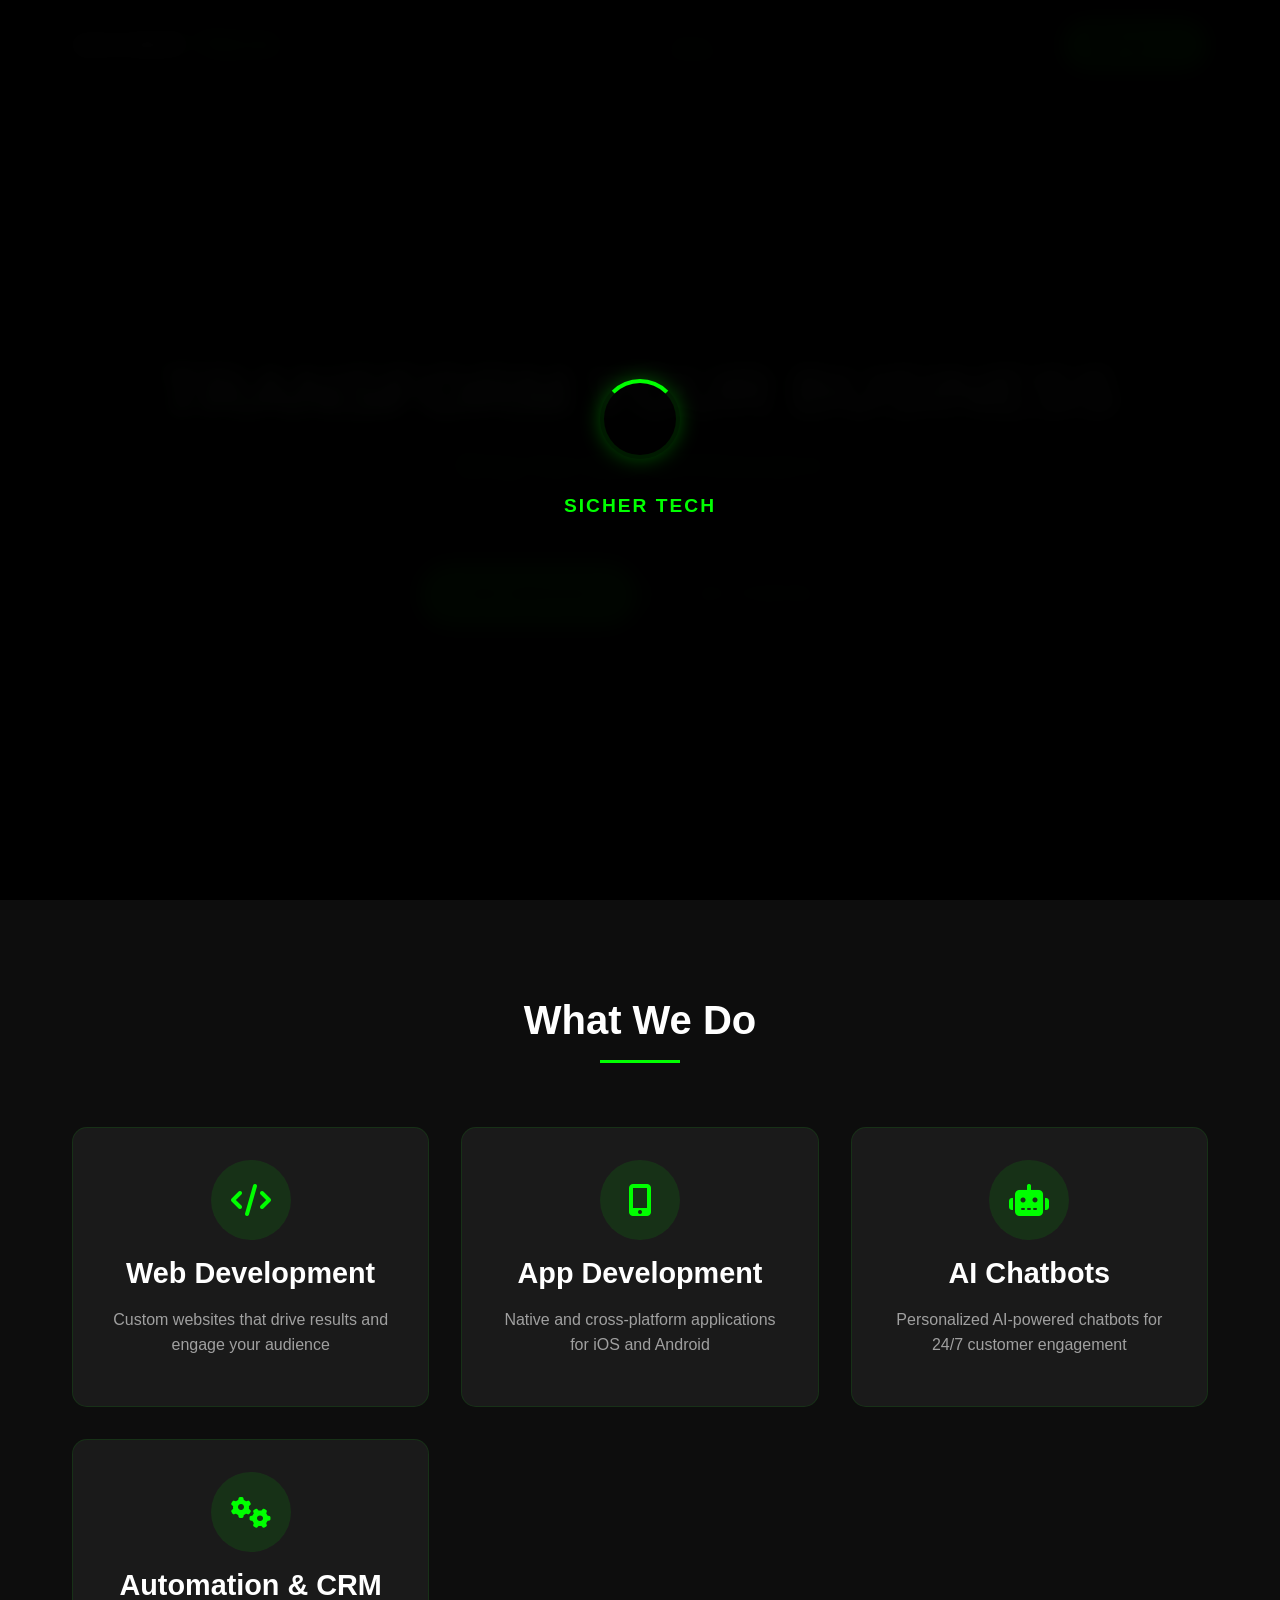
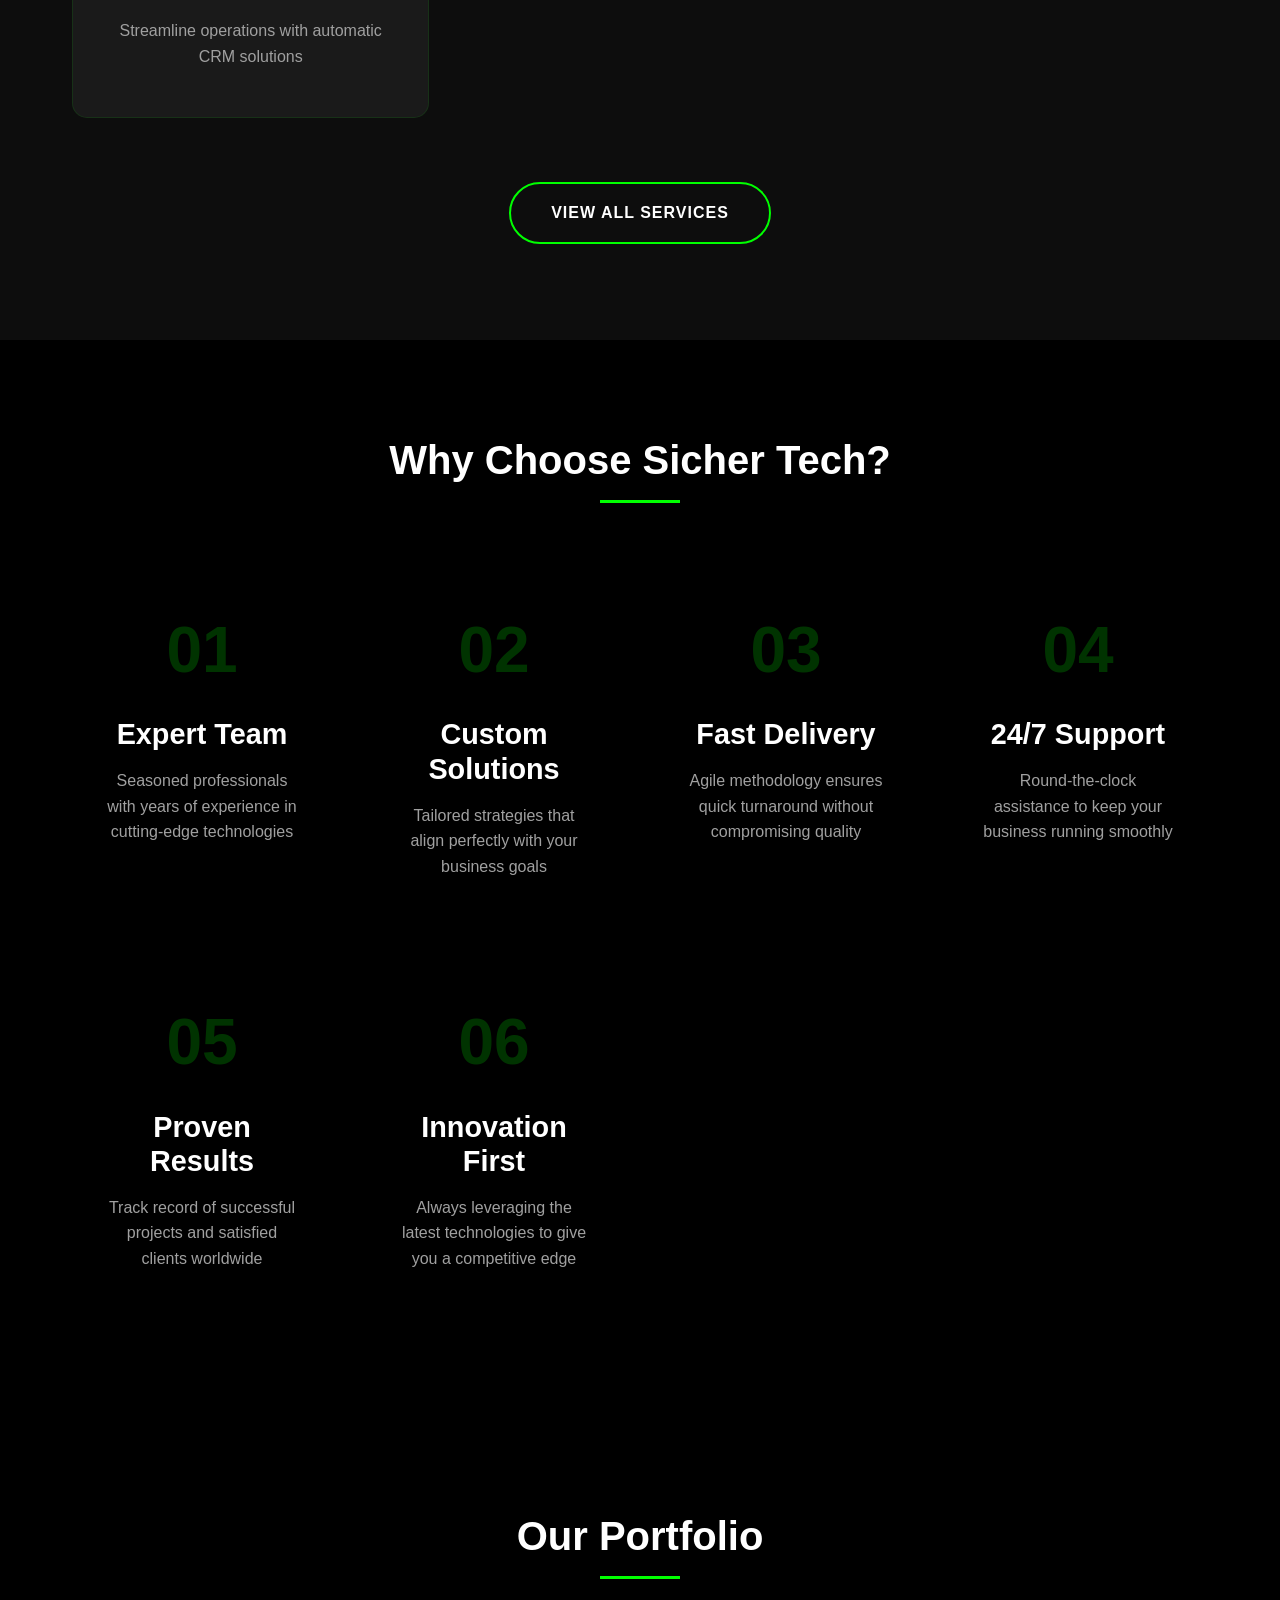
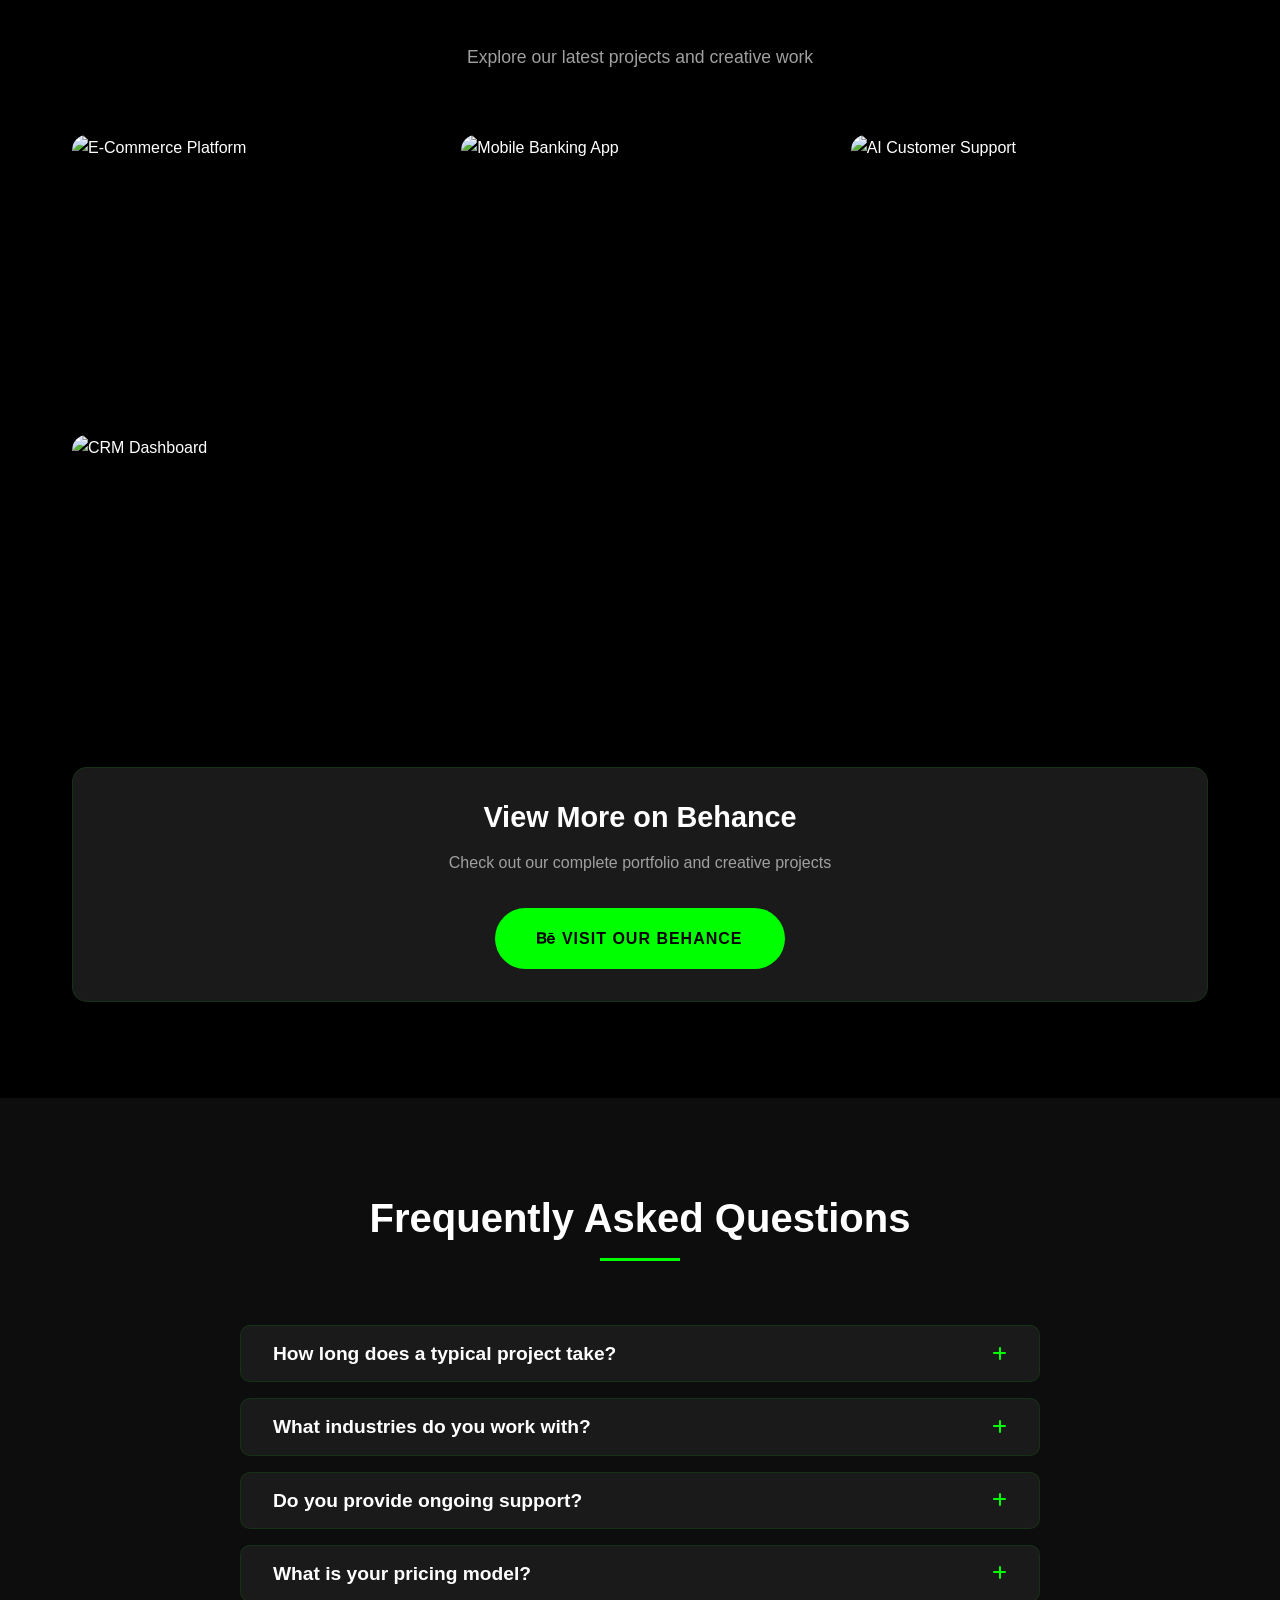
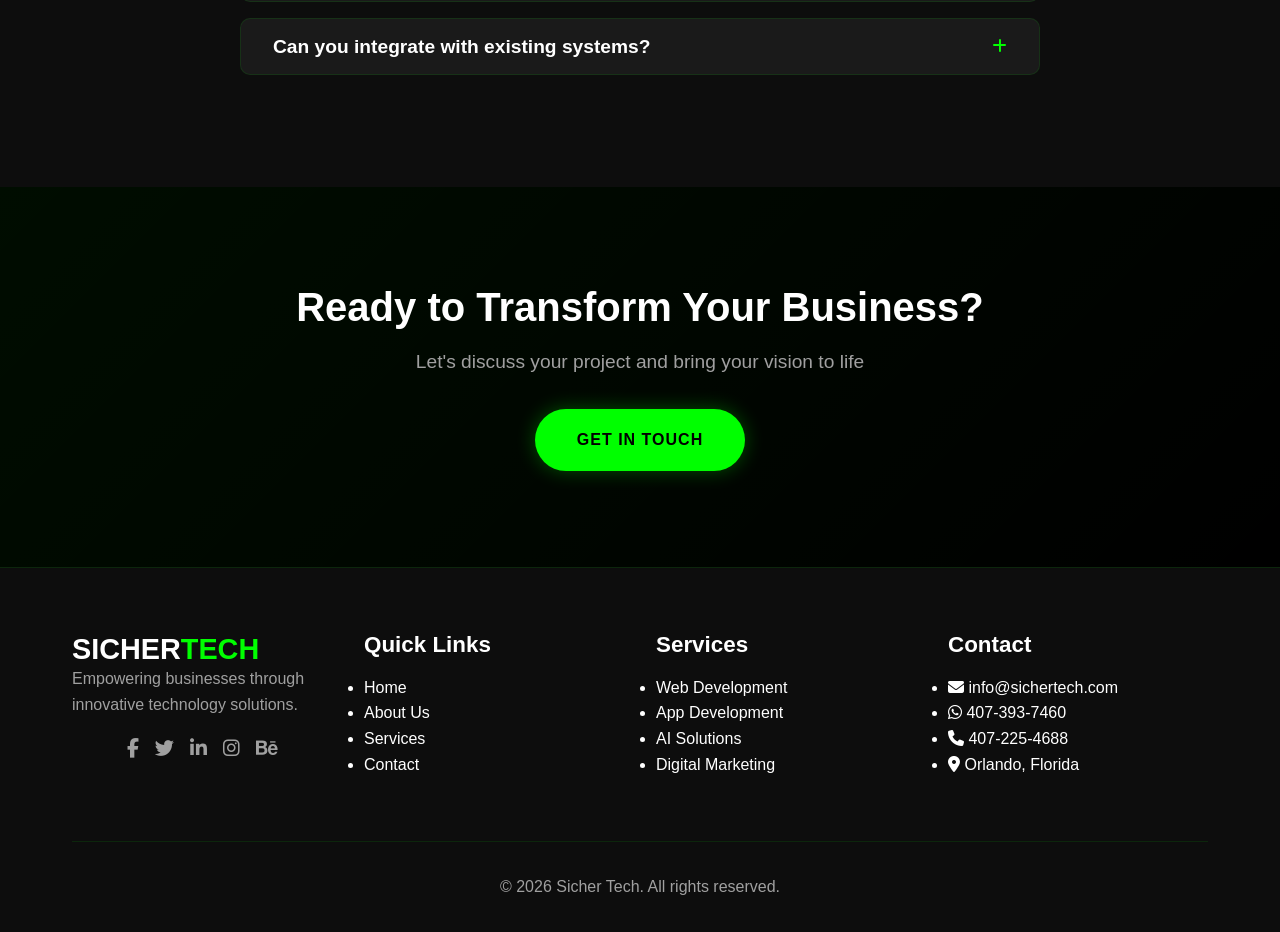
==== commit 5d9250b9: "Ajout loader de page et optimisation mobile - animations réactivées" ====
--- a/index.html
+++ b/index.html
@@ -8,6 +8,12 @@
     <link rel="stylesheet" href="https://cdnjs.cloudflare.com/ajax/libs/font-awesome/6.4.0/css/all.min.css">
 </head>
 <body>
+    <!-- Page Loader -->
+    <div class="page-loader">
+        <div class="loader-circle"></div>
+        <div class="loader-text">SICHER TECH</div>
+    </div>
+    
     <!-- Overlay Menu Mobile -->
     <div class="menu-overlay"></div>
 
@@ -296,6 +302,6 @@
         </div>
     </footer>
 
-    <script src="js/main.js"></script>
+    <script src="js/main.js" defer></script>
 </body>
 </html>
--- a/css/style.css
+++ b/css/style.css
@@ -1515,27 +1515,74 @@
 /* ==========================================
    RESPONSIVE DESIGN - MOBILE FIRST
    ========================================== */
+/* ==========================================
+   PAGE LOADER
+   ========================================== */
+.page-loader {
+    position: fixed;
+    top: 0;
+    left: 0;
+    width: 100%;
+    height: 100vh;
+    background: rgba(0, 0, 0, 0.98);
+    backdrop-filter: blur(10px);
+    display: flex;
+    flex-direction: column;
+    align-items: center;
+    justify-content: center;
+    z-index: 99999;
+    transition: opacity 0.5s ease, visibility 0.5s ease;
+}
+
+.page-loader.hidden {
+    opacity: 0;
+    visibility: hidden;
+}
+
+.loader-circle {
+    width: 80px;
+    height: 80px;
+    border: 4px solid rgba(0, 255, 0, 0.1);
+    border-top: 4px solid var(--primary-color);
+    border-radius: 50%;
+    animation: spin 1s linear infinite;
+    box-shadow: 0 0 20px rgba(0, 255, 0, 0.3);
+}
+
+.loader-text {
+    margin-top: 2rem;
+    color: var(--primary-color);
+    font-size: 1.2rem;
+    font-weight: 600;
+    letter-spacing: 2px;
+    animation: pulse 1.5s ease-in-out infinite;
+}
+
+@keyframes spin {
+    0% { transform: rotate(0deg); }
+    100% { transform: rotate(360deg); }
+}
+
+@keyframes pulse {
+    0%, 100% { opacity: 0.6; }
+    50% { opacity: 1; }
+}
+
+/* ==========================================
+   RESPONSIVE DESIGN - MOBILE FIRST
+   ========================================== */
 @media (max-width: 768px) {
     h1 { font-size: 2.5rem; }
     h2 { font-size: 2rem; }
     
-    /* Optimisation animations mobile - Performance */
-    .hero-background {
-        animation: none; /* Désactive l'animation de grille */
-        background: linear-gradient(135deg, rgba(0, 255, 0, 0.05) 0%, rgba(0, 0, 0, 0) 100%);
-    }
-    
-    .glitch {
-        animation: none !important; /* Désactive effet glitch */
-    }
-    
-    .glitch::before,
-    .glitch::after {
-        display: none; /* Supprime les pseudo-éléments glitch */
-    }
-    
-    .service-icon {
-        animation: none; /* Désactive float sur icônes */
+    /* Loader mobile */
+    .loader-circle {
+        width: 60px;
+        height: 60px;
+    }
+    
+    .loader-text {
+        font-size: 1rem;
     }
     
     /* Navigation Mobile */
@@ -1707,17 +1754,6 @@
         padding: 0 1rem;
     }
     
-    /* Optimisation animations petits écrans */
-    .hero-scroll {
-        animation: none; /* Désactive bounce sur petits écrans */
-    }
-    
-    .fade-in-up {
-        animation: none; /* Désactive fadeInUp pour performance */
-        opacity: 1;
-        transform: translateY(0);
-    }
-    
     .btn {
         padding: 0.8rem 2rem;
         font-size: 0.9rem;
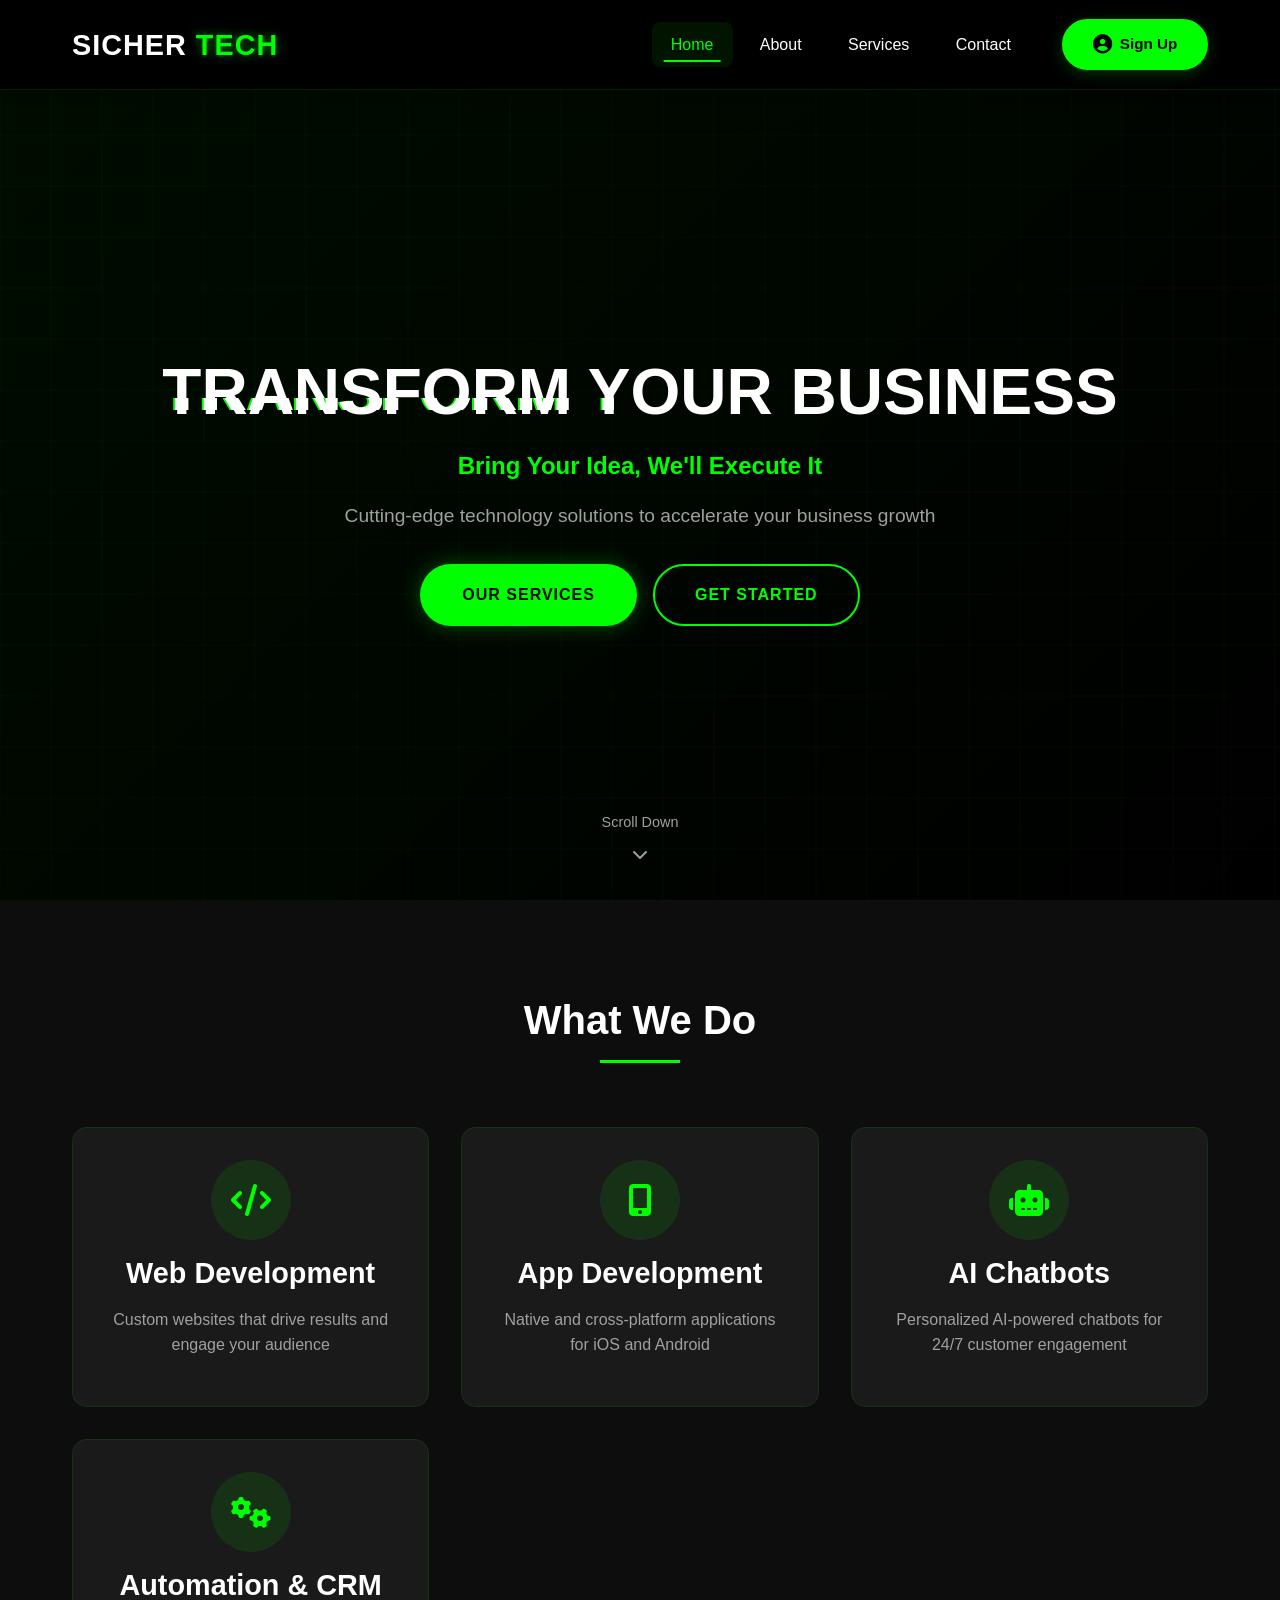
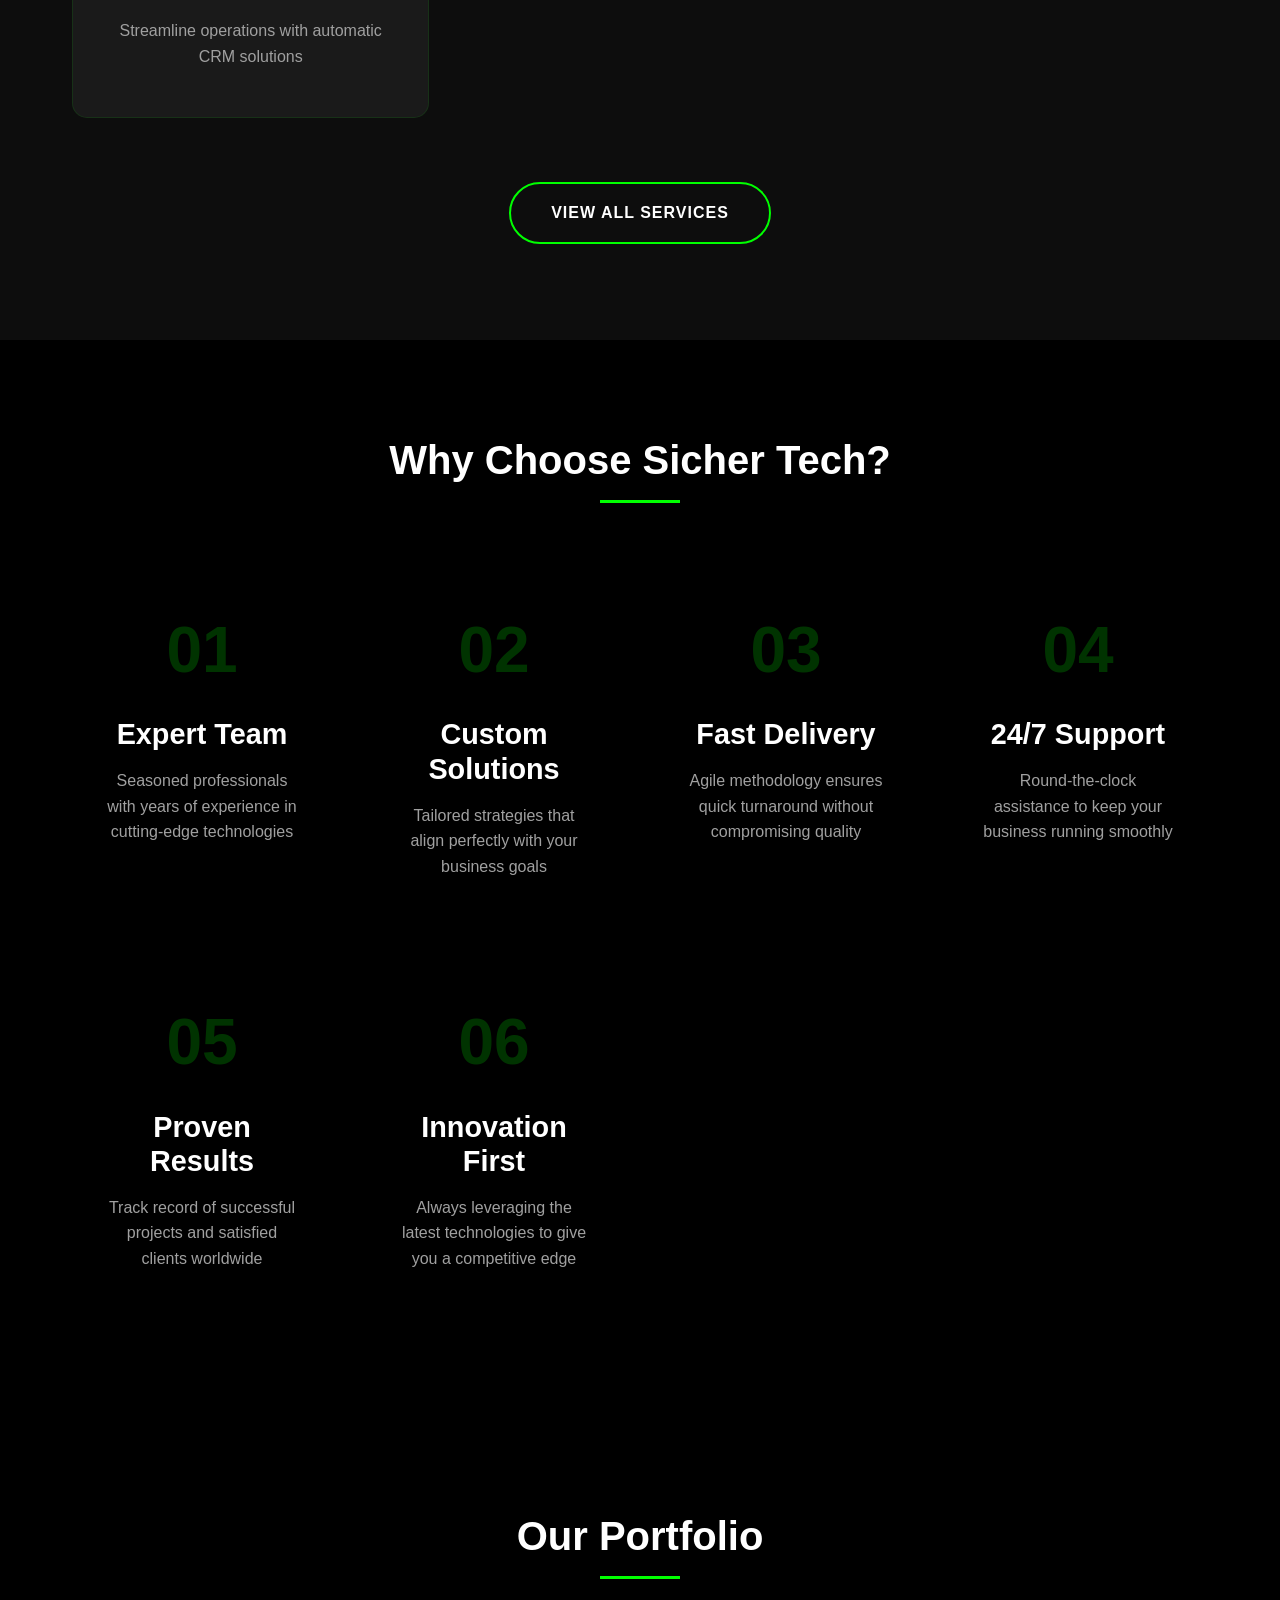
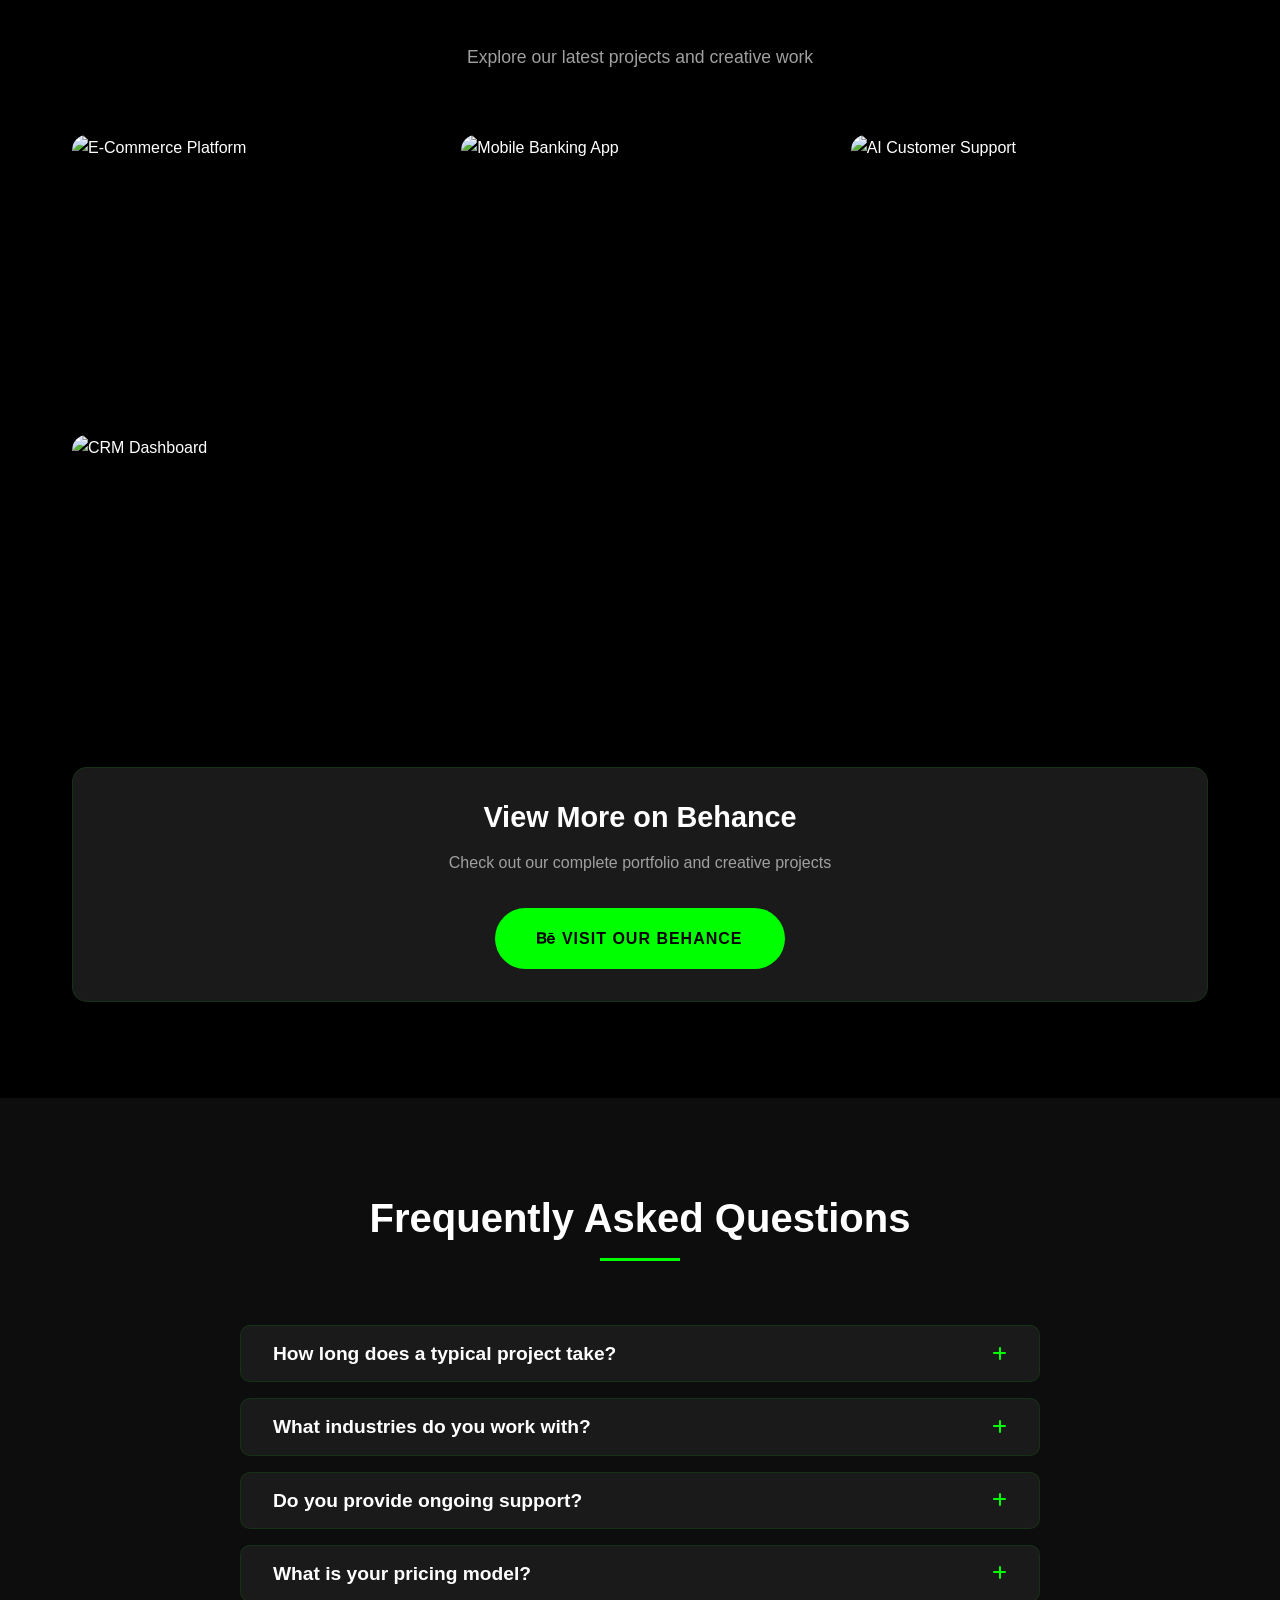
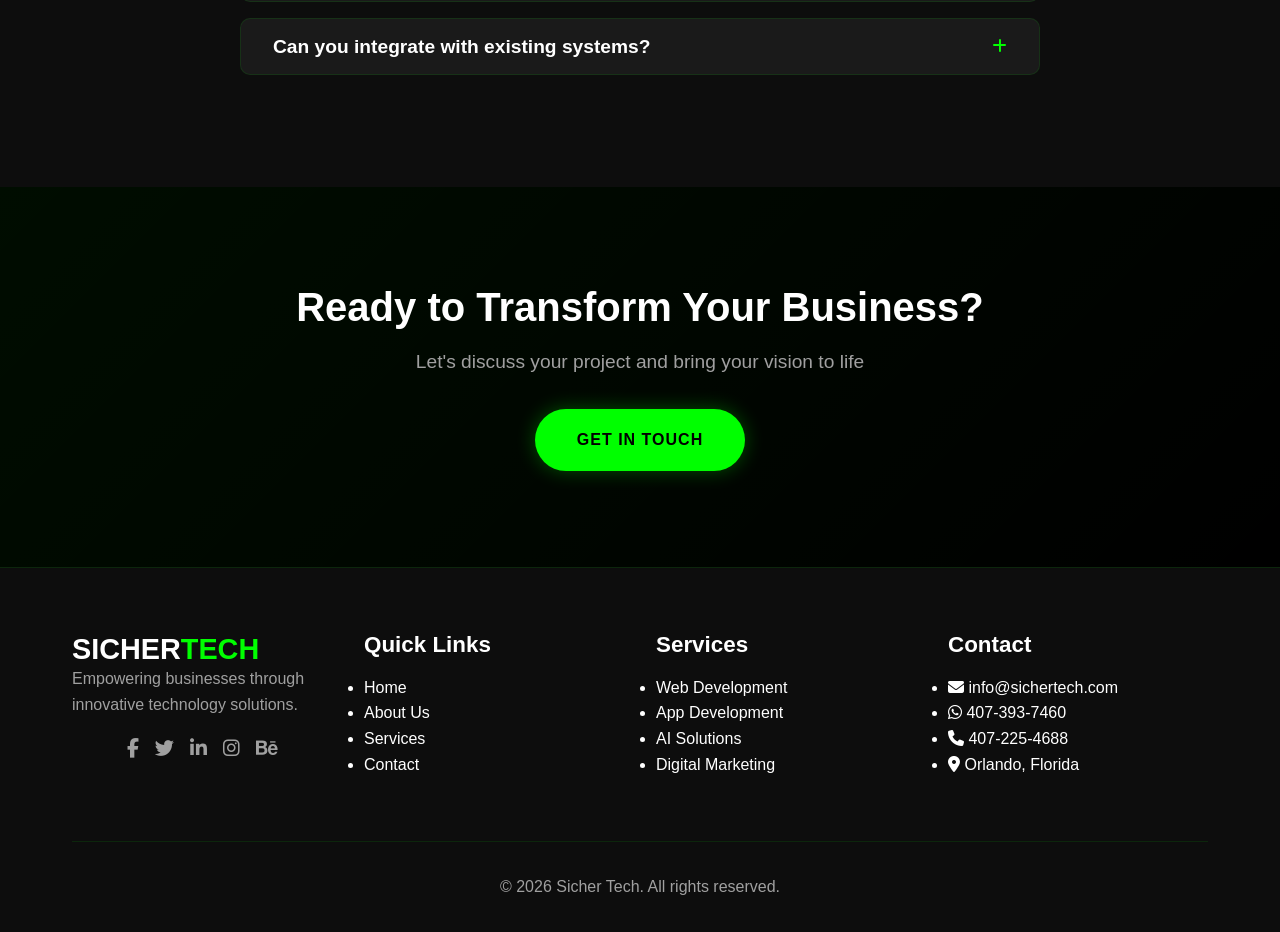
==== commit 58bc2645: "Suppression complète du loader - accès instantané aux pages" ====
--- a/index.html
+++ b/index.html
@@ -8,12 +8,6 @@
     <link rel="stylesheet" href="https://cdnjs.cloudflare.com/ajax/libs/font-awesome/6.4.0/css/all.min.css">
 </head>
 <body>
-    <!-- Page Loader -->
-    <div class="page-loader">
-        <div class="loader-circle"></div>
-        <div class="loader-text">SICHER TECH</div>
-    </div>
-    
     <!-- Overlay Menu Mobile -->
     <div class="menu-overlay"></div>
 
@@ -302,6 +296,6 @@
         </div>
     </footer>
 
-    <script src="js/main.js" defer></script>
+    <script src="js/main.js"></script>
 </body>
 </html>
--- a/css/style.css
+++ b/css/style.css
@@ -1515,75 +1515,9 @@
 /* ==========================================
    RESPONSIVE DESIGN - MOBILE FIRST
    ========================================== */
-/* ==========================================
-   PAGE LOADER
-   ========================================== */
-.page-loader {
-    position: fixed;
-    top: 0;
-    left: 0;
-    width: 100%;
-    height: 100vh;
-    background: rgba(0, 0, 0, 0.98);
-    backdrop-filter: blur(10px);
-    display: flex;
-    flex-direction: column;
-    align-items: center;
-    justify-content: center;
-    z-index: 99999;
-    transition: opacity 0.5s ease, visibility 0.5s ease;
-}
-
-.page-loader.hidden {
-    opacity: 0;
-    visibility: hidden;
-}
-
-.loader-circle {
-    width: 80px;
-    height: 80px;
-    border: 4px solid rgba(0, 255, 0, 0.1);
-    border-top: 4px solid var(--primary-color);
-    border-radius: 50%;
-    animation: spin 1s linear infinite;
-    box-shadow: 0 0 20px rgba(0, 255, 0, 0.3);
-}
-
-.loader-text {
-    margin-top: 2rem;
-    color: var(--primary-color);
-    font-size: 1.2rem;
-    font-weight: 600;
-    letter-spacing: 2px;
-    animation: pulse 1.5s ease-in-out infinite;
-}
-
-@keyframes spin {
-    0% { transform: rotate(0deg); }
-    100% { transform: rotate(360deg); }
-}
-
-@keyframes pulse {
-    0%, 100% { opacity: 0.6; }
-    50% { opacity: 1; }
-}
-
-/* ==========================================
-   RESPONSIVE DESIGN - MOBILE FIRST
-   ========================================== */
 @media (max-width: 768px) {
     h1 { font-size: 2.5rem; }
     h2 { font-size: 2rem; }
-    
-    /* Loader mobile */
-    .loader-circle {
-        width: 60px;
-        height: 60px;
-    }
-    
-    .loader-text {
-        font-size: 1rem;
-    }
     
     /* Navigation Mobile */
     .navbar {
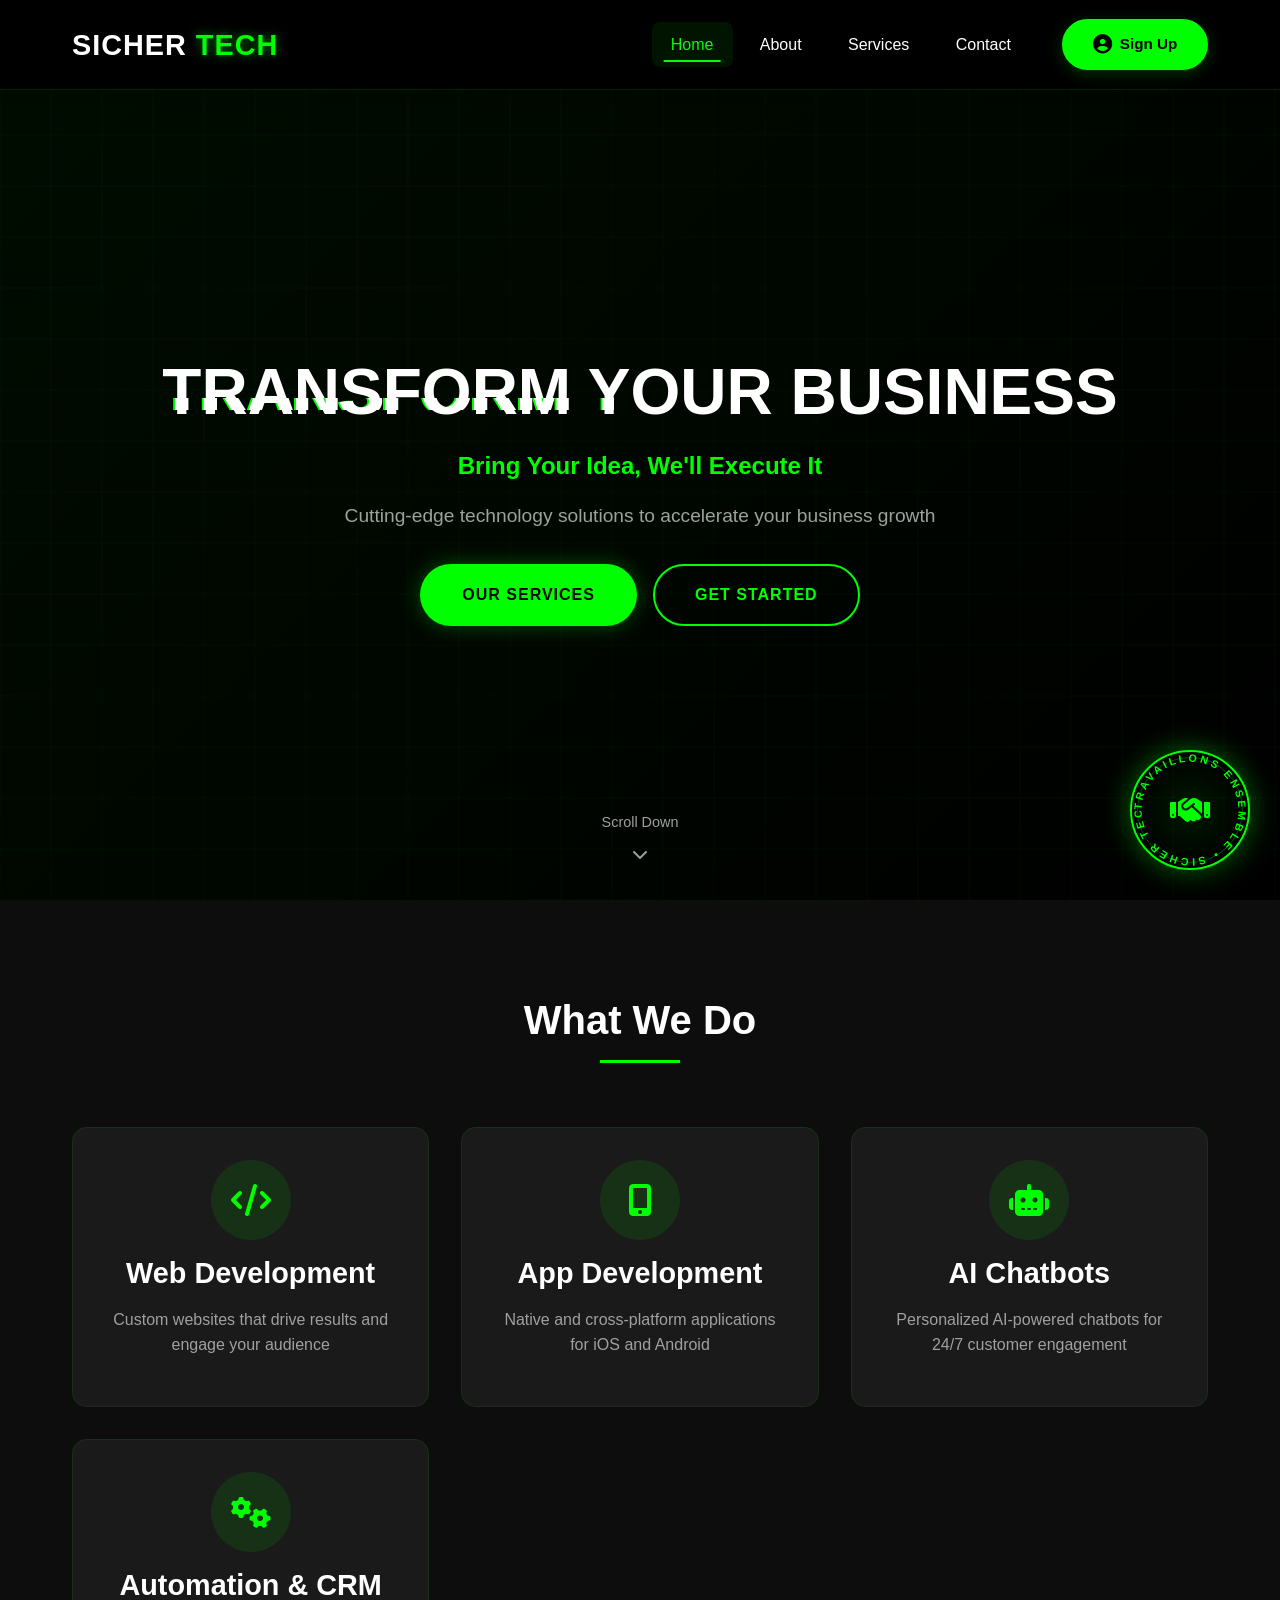
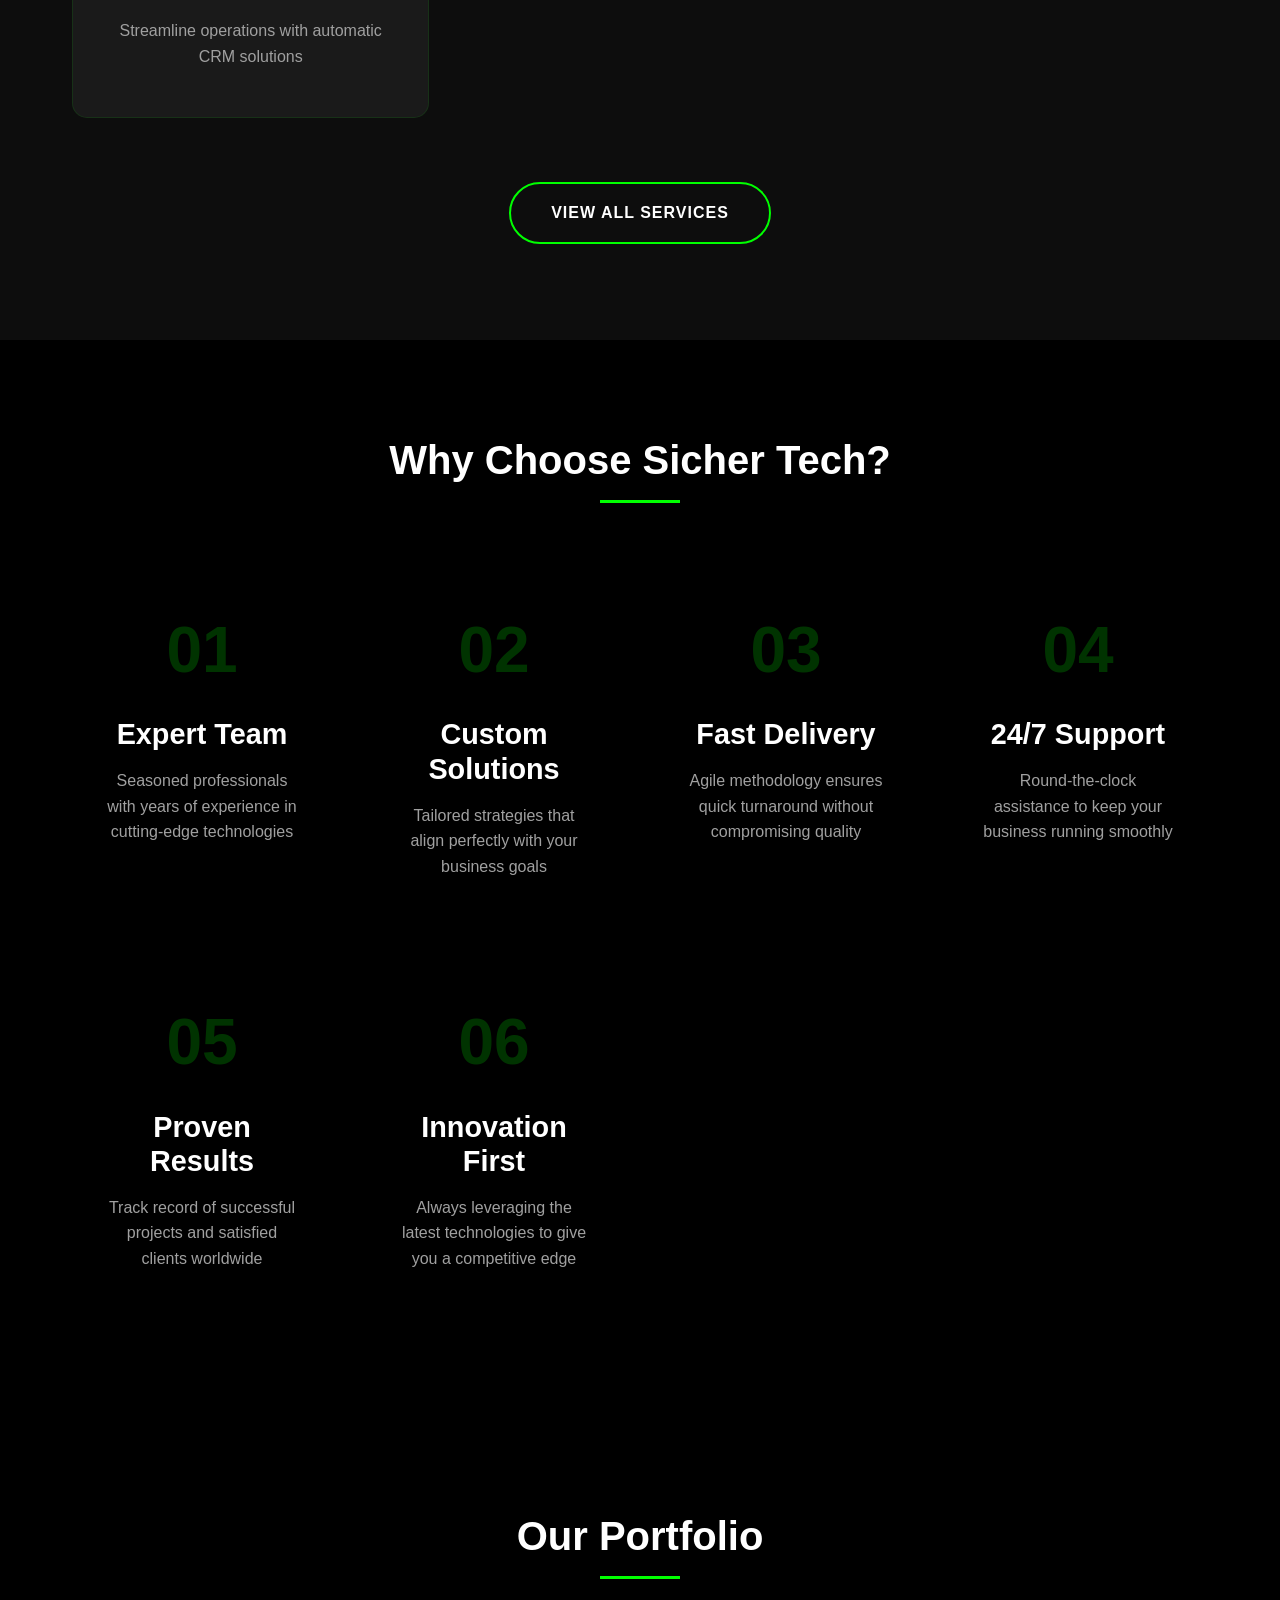
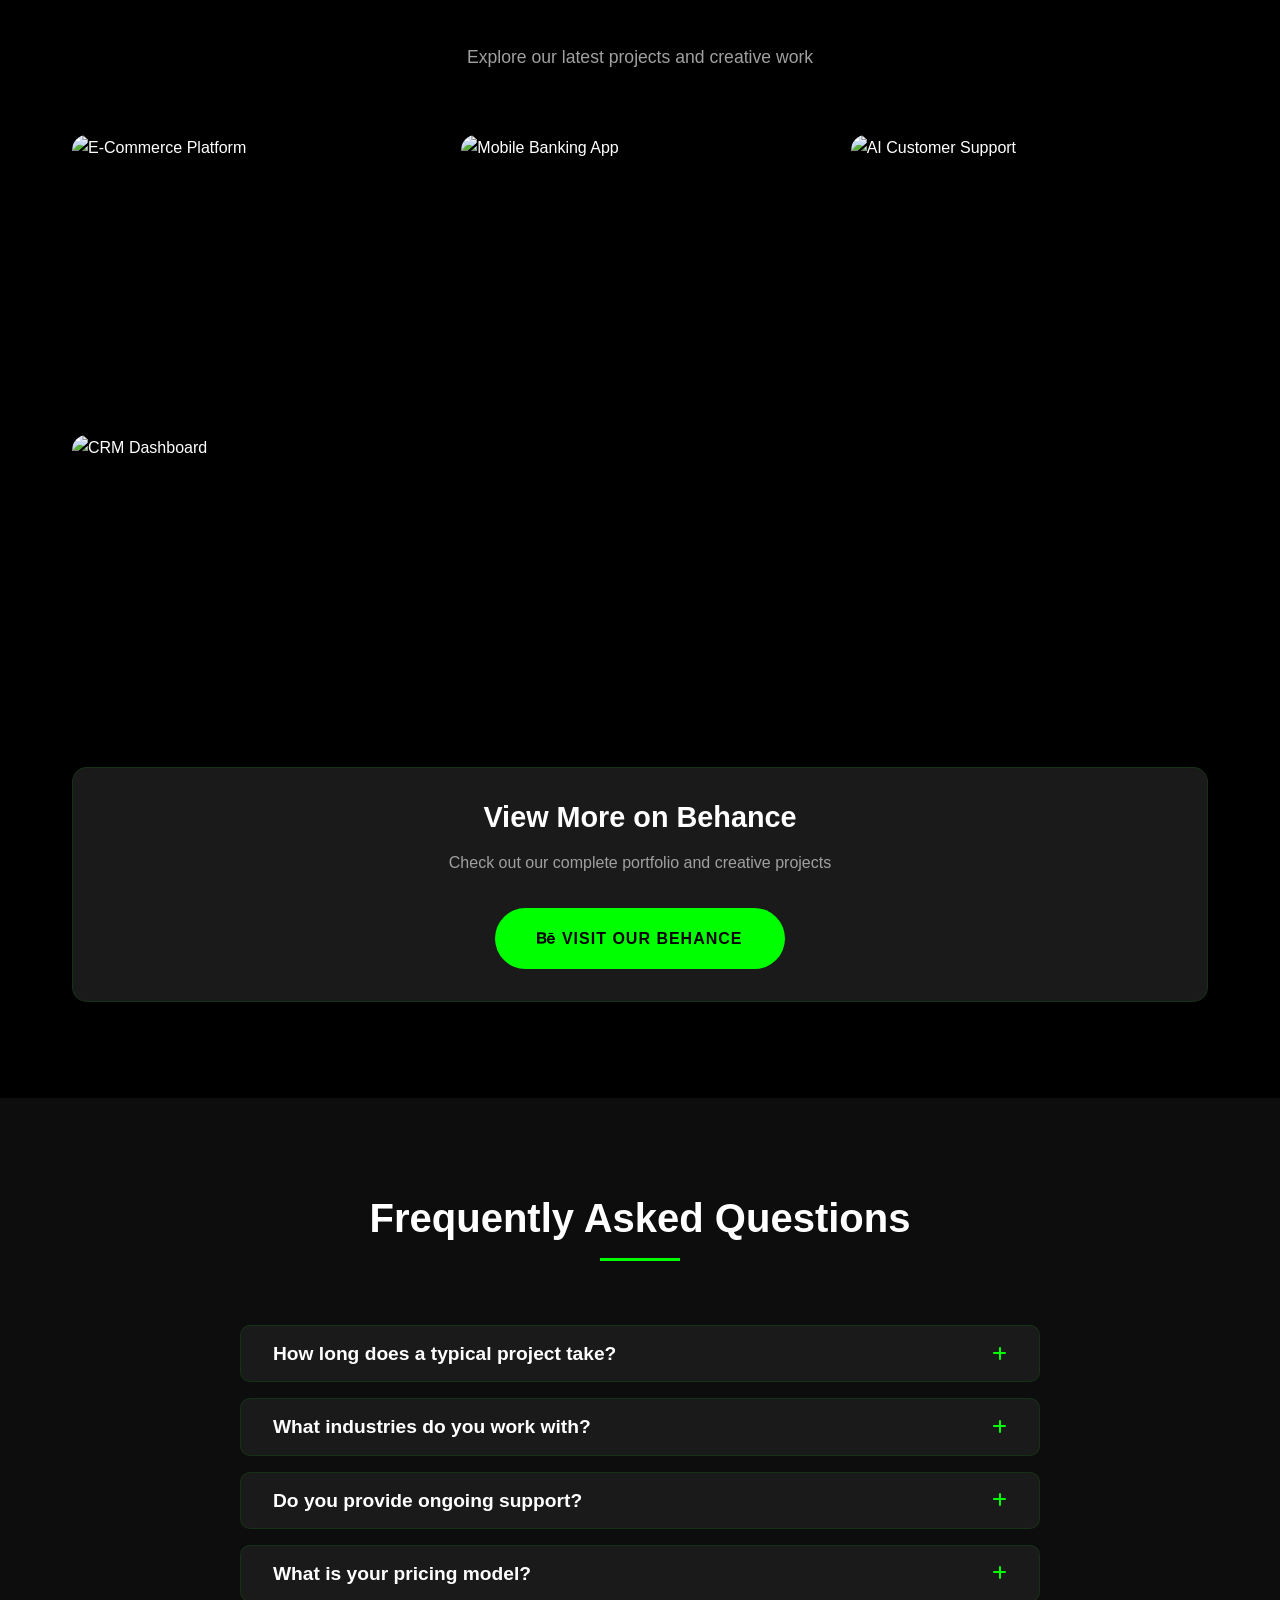
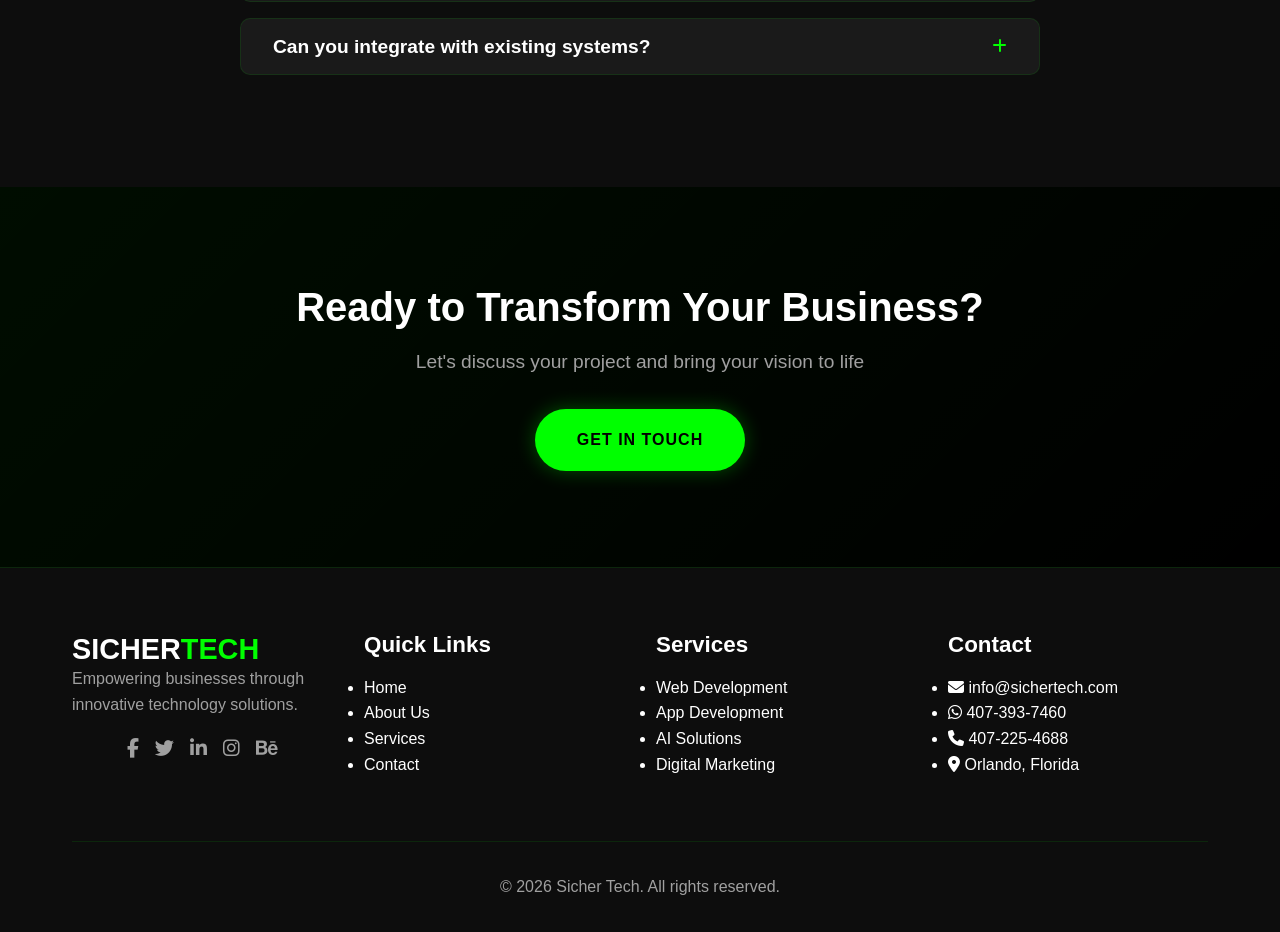
==== commit ff980963: "Ajout badge rotatif permanent - Travaillons ensemble Sicher Tech" ====
--- a/index.html
+++ b/index.html
@@ -11,6 +11,21 @@
     <!-- Overlay Menu Mobile -->
     <div class="menu-overlay"></div>
 
+    <!-- Badge Rotatif -->
+    <div class="rotating-badge">
+        <div class="rotating-badge-circle">
+            <svg class="rotating-badge-text" viewBox="0 0 120 120">
+                <path id="circlePath" d="M 60, 60 m -50, 0 a 50,50 0 1,1 100,0 a 50,50 0 1,1 -100,0" fill="none"/>
+                <text>
+                    <textPath href="#circlePath" startOffset="0%">
+                        TRAVAILLONS ENSEMBLE • SICHER TECH •
+                    </textPath>
+                </text>
+            </svg>
+            <i class="fas fa-handshake rotating-badge-icon"></i>
+        </div>
+    </div>
+
     <!-- Navigation -->
     <nav class="navbar">
         <div class="container">
--- a/css/style.css
+++ b/css/style.css
@@ -1512,12 +1512,114 @@
     animation: fadeInUp 0.8s ease;
 }
 
+/* Cercle rotatif permanent */
+.rotating-badge {
+    position: fixed;
+    bottom: 30px;
+    right: 30px;
+    width: 120px;
+    height: 120px;
+    z-index: 999;
+    cursor: pointer;
+    transition: transform 0.3s ease;
+}
+
+.rotating-badge:hover {
+    transform: scale(1.1);
+}
+
+.rotating-badge-circle {
+    width: 100%;
+    height: 100%;
+    border-radius: 50%;
+    background: radial-gradient(circle, rgba(0, 255, 0, 0.1) 0%, transparent 70%);
+    border: 2px solid var(--primary-color);
+    box-shadow: 0 0 30px rgba(0, 255, 0, 0.4);
+    animation: rotate 10s linear infinite;
+    display: flex;
+    align-items: center;
+    justify-content: center;
+    position: relative;
+}
+
+.rotating-badge-circle::before {
+    content: '';
+    position: absolute;
+    width: 90%;
+    height: 90%;
+    border-radius: 50%;
+    border: 1px solid rgba(0, 255, 0, 0.3);
+    animation: rotate 15s linear infinite reverse;
+}
+
+.rotating-badge-text {
+    position: absolute;
+    width: 100%;
+    height: 100%;
+    animation: rotate 10s linear infinite;
+}
+
+.rotating-badge-text text {
+    fill: var(--primary-color);
+    font-size: 11px;
+    font-weight: 600;
+    letter-spacing: 3px;
+    text-transform: uppercase;
+}
+
+.rotating-badge-icon {
+    position: absolute;
+    top: 50%;
+    left: 50%;
+    transform: translate(-50%, -50%);
+    font-size: 2rem;
+    color: var(--primary-color);
+    animation: pulse 2s ease-in-out infinite;
+}
+
+@keyframes rotate {
+    from {
+        transform: rotate(0deg);
+    }
+    to {
+        transform: rotate(360deg);
+    }
+}
+
+@keyframes pulse {
+    0%, 100% {
+        opacity: 0.7;
+        transform: translate(-50%, -50%) scale(1);
+    }
+    50% {
+        opacity: 1;
+        transform: translate(-50%, -50%) scale(1.1);
+    }
+}
+
 /* ==========================================
    RESPONSIVE DESIGN - MOBILE FIRST
    ========================================== */
 @media (max-width: 768px) {
     h1 { font-size: 2.5rem; }
     h2 { font-size: 2rem; }
+    
+    /* Badge rotatif mobile */
+    .rotating-badge {
+        width: 90px;
+        height: 90px;
+        bottom: 20px;
+        right: 20px;
+    }
+    
+    .rotating-badge-text text {
+        font-size: 9px;
+        letter-spacing: 2px;
+    }
+    
+    .rotating-badge-icon {
+        font-size: 1.5rem;
+    }
     
     /* Navigation Mobile */
     .navbar {
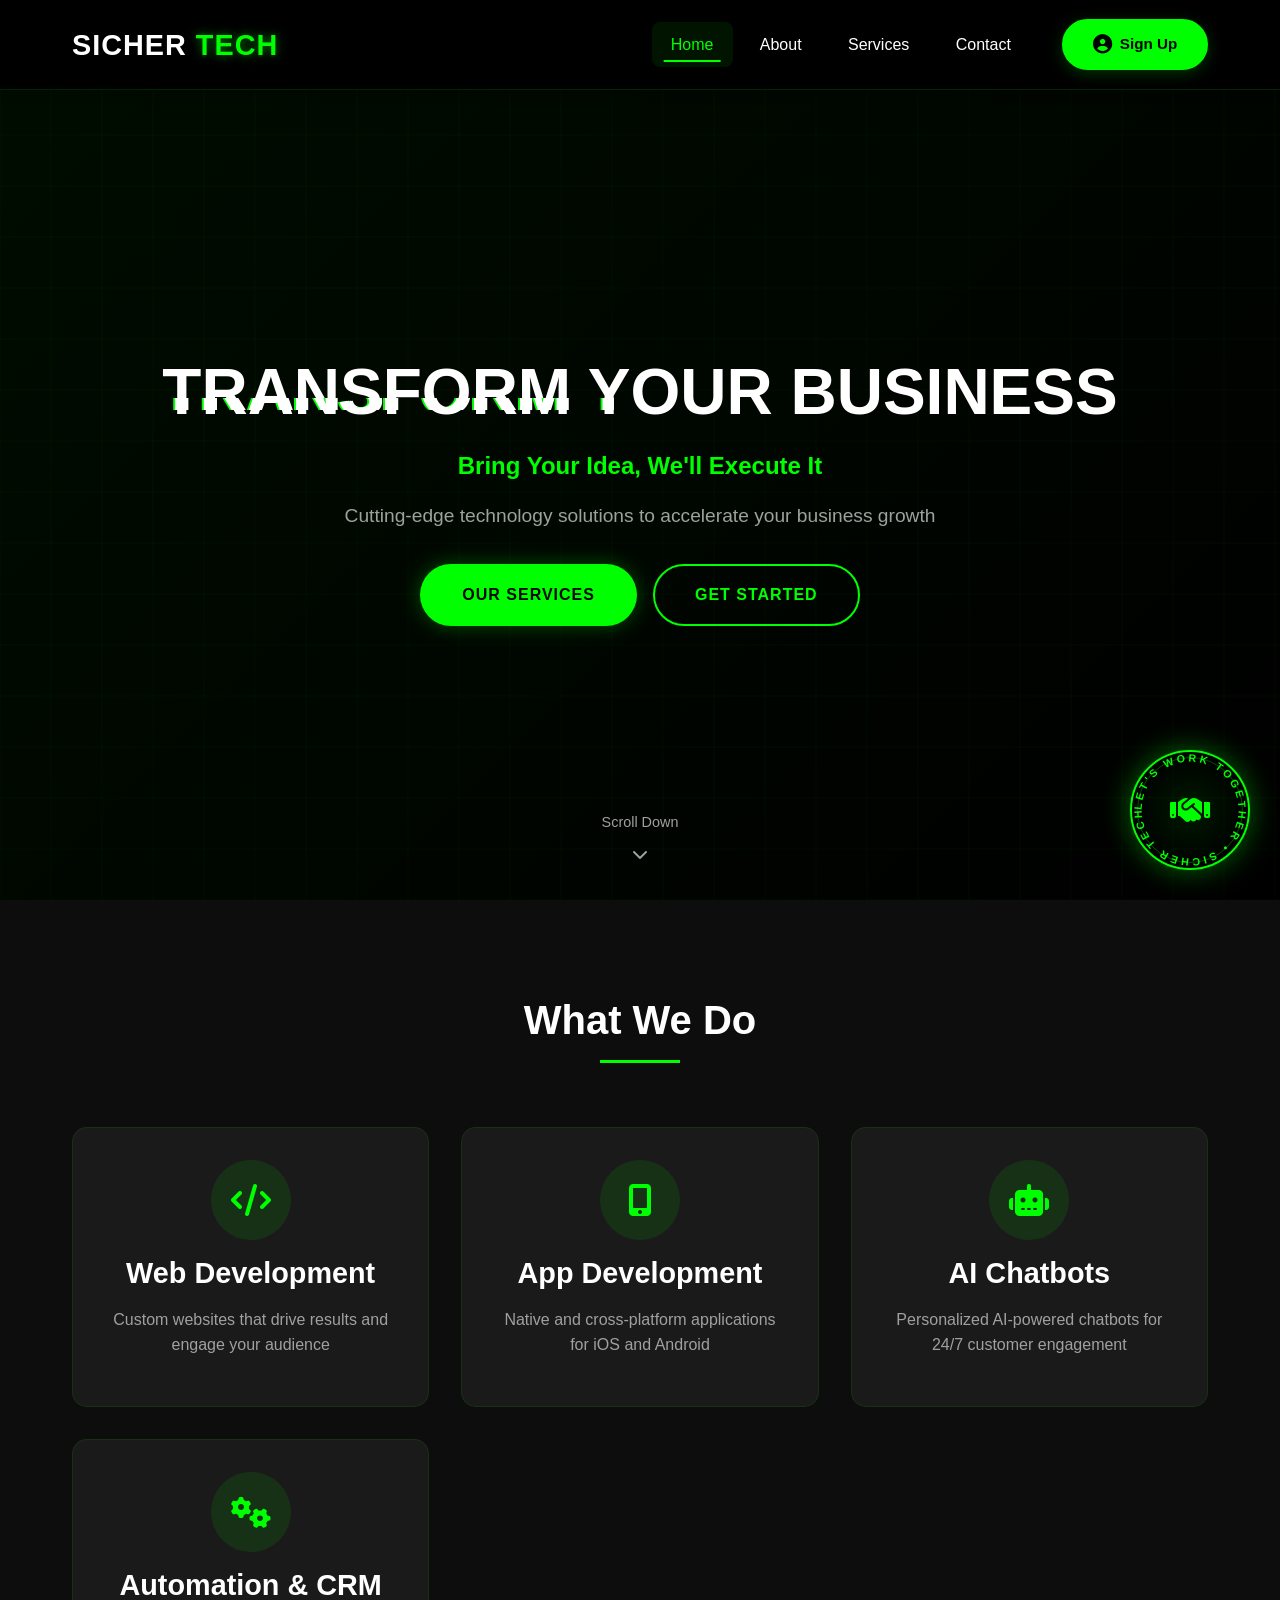
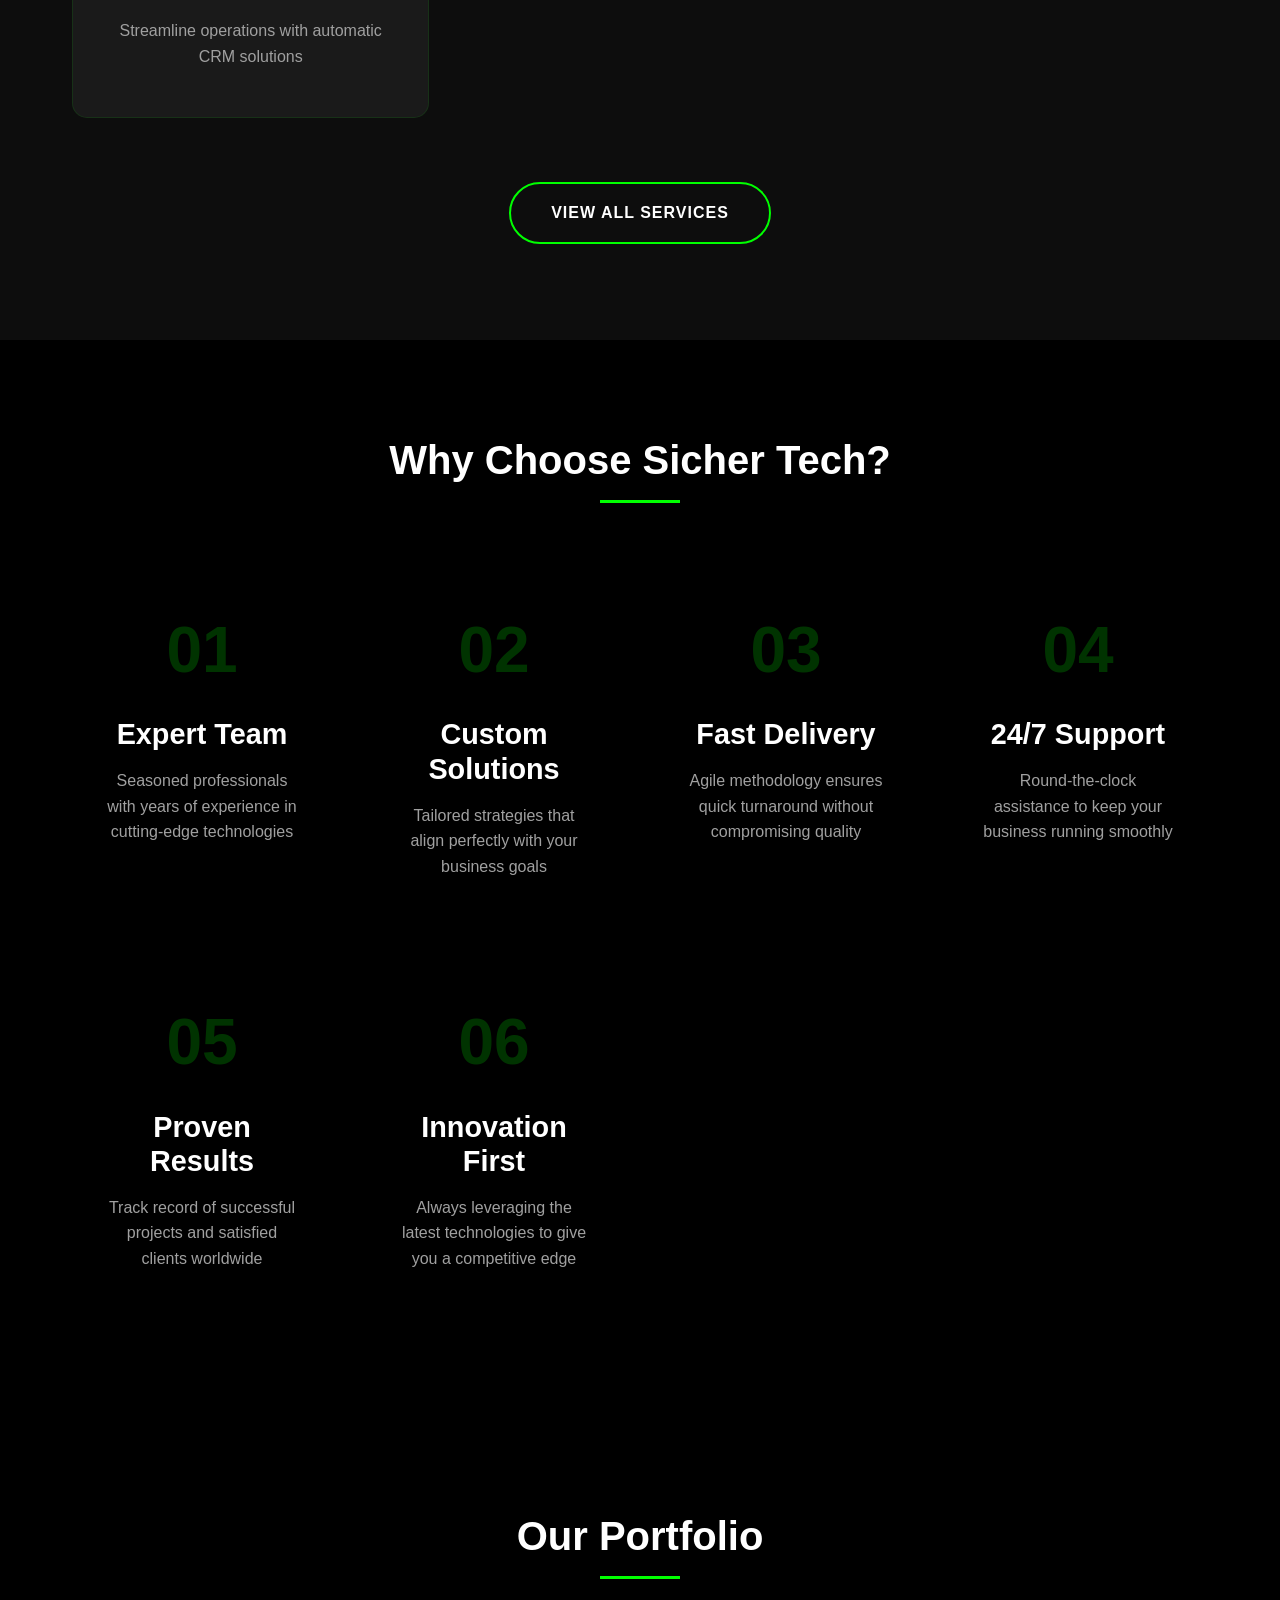
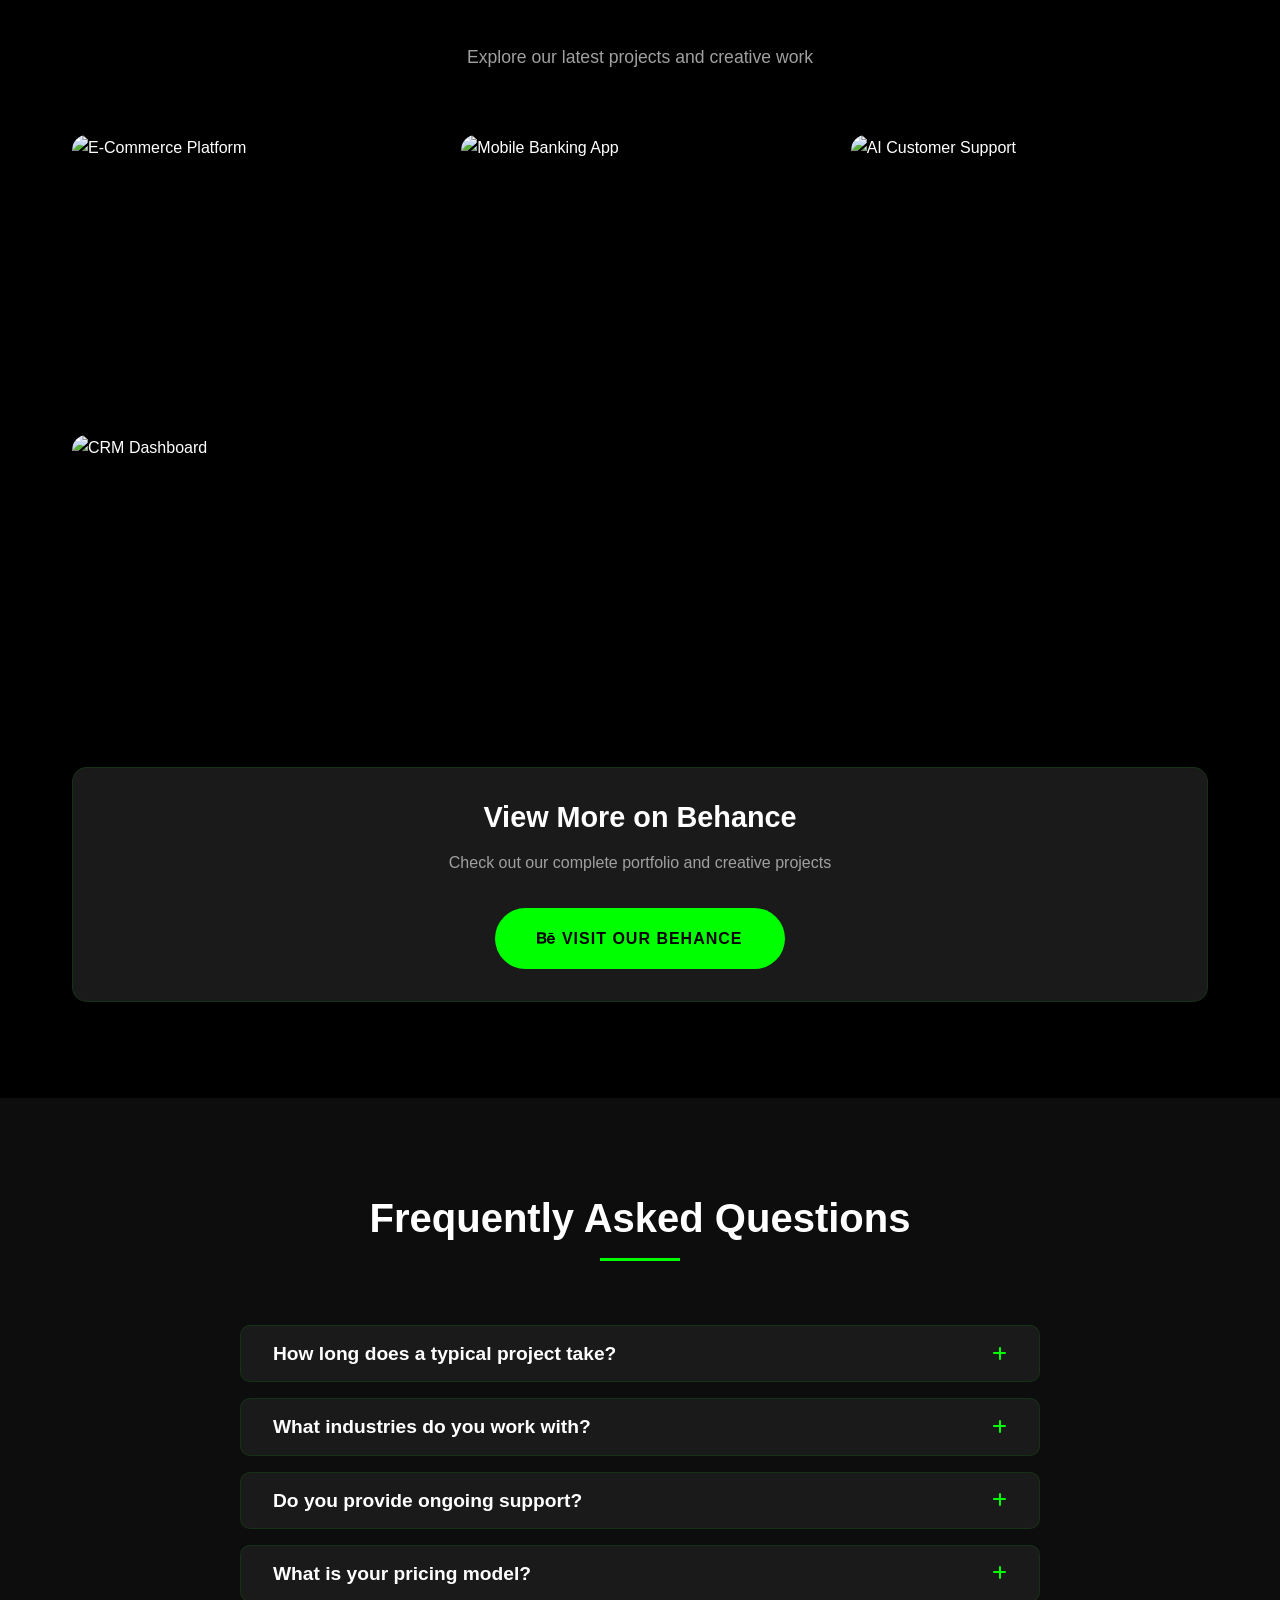
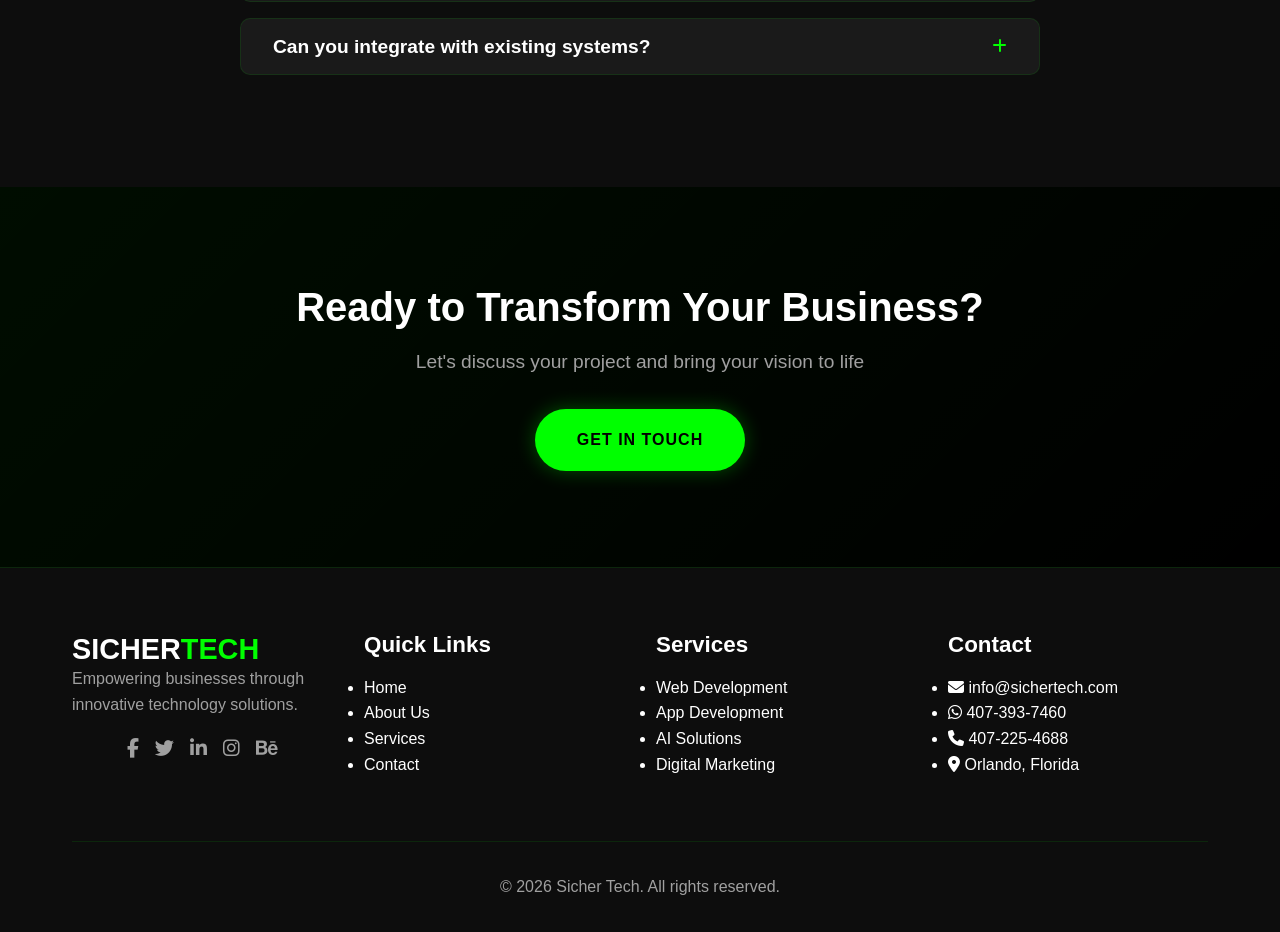
==== commit bbd6d6fb: "Fix: texte cercle en anglais, FAQ et menu hamburger corrigés" ====
--- a/index.html
+++ b/index.html
@@ -18,7 +18,7 @@
                 <path id="circlePath" d="M 60, 60 m -50, 0 a 50,50 0 1,1 100,0 a 50,50 0 1,1 -100,0" fill="none"/>
                 <text>
                     <textPath href="#circlePath" startOffset="0%">
-                        TRAVAILLONS ENSEMBLE • SICHER TECH •
+                        LET'S WORK TOGETHER • SICHER TECH •
                     </textPath>
                 </text>
             </svg>
--- a/css/style.css
+++ b/css/style.css
@@ -1743,6 +1743,25 @@
         grid-template-columns: 1fr;
     }
     
+    /* Portfolio responsive mobile */
+    .portfolio-grid {
+        grid-template-columns: 1fr;
+        gap: 1.5rem;
+    }
+    
+    .portfolio-item {
+        min-height: 250px;
+    }
+    
+    .portfolio-overlay {
+        opacity: 0;
+    }
+    
+    /* Sur mobile, afficher overlay au tap */
+    .portfolio-item.active .portfolio-overlay {
+        opacity: 1;
+    }
+    
     .story-grid {
         grid-template-columns: 1fr;
     }
